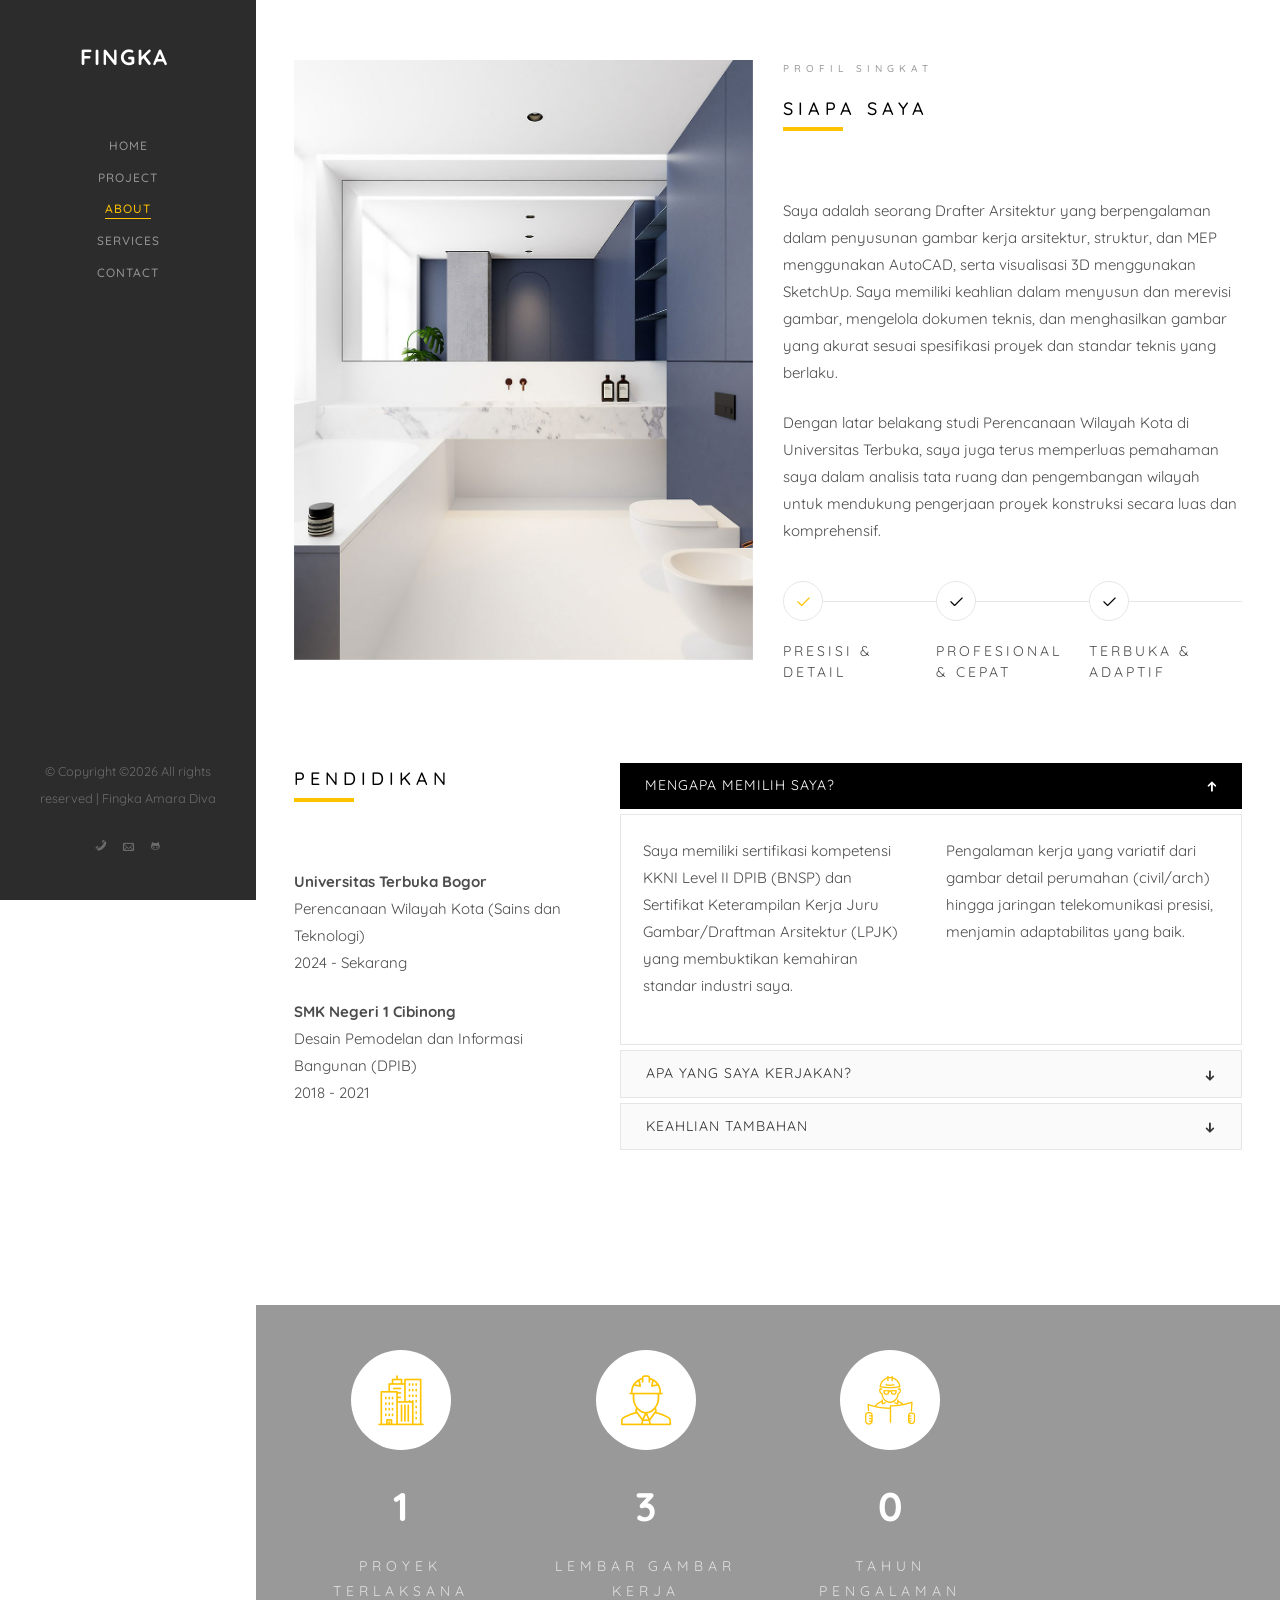
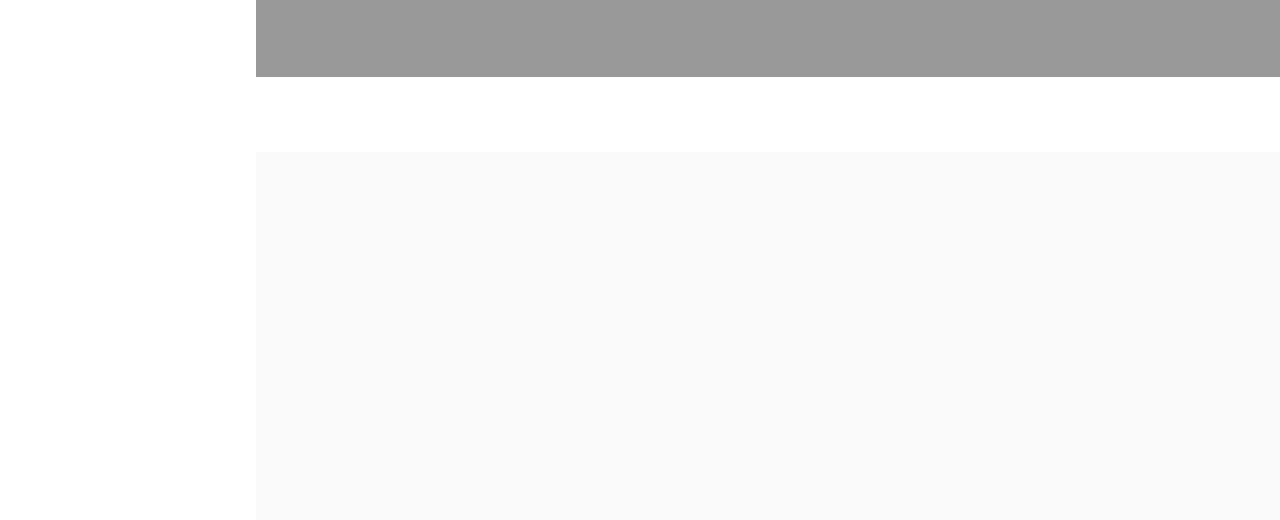
==== about.html @ 644e7620 "Initial Commit" ====
<!DOCTYPE HTML>
<html>
	<head>
	<meta charset="utf-8">
	<meta http-equiv="X-UA-Compatible" content="IE=edge">
	<title>Tentang Saya - Fingka Amara Diva</title>
	<meta name="viewport" content="width=device-width, initial-scale=1">
	<meta name="description" content="Tentang Fingka Amara Diva - Drafter Arsitektur dengan keahlian AutoCAD, SketchUp, Enscape." />
	<meta name="keywords" content="drafter, arsitektur, profil, pendidikan, keahlian, AutoCAD, SketchUp" />
	<meta name="author" content="Fingka Amara Diva" />

  <!-- Facebook and Twitter integration -->
	<meta property="og:title" content=""/>
	<meta property="og:image" content=""/>
	<meta property="og:url" content=""/>
	<meta property="og:site_name" content=""/>
	<meta property="og:description" content=""/>
	<meta name="twitter:title" content="" />
	<meta name="twitter:image" content="" />
	<meta name="twitter:url" content="" />
	<meta name="twitter:card" content="" />

	<!-- Place favicon.ico and apple-touch-icon.png in the root directory -->
	<link rel="shortcut icon" href="favicon.ico">

	<link href="https://fonts.googleapis.com/css?family=Quicksand:300,400,500,700" rel="stylesheet">
	
	<!-- Animate.css -->
	<link rel="stylesheet" href="css/animate.css">
	<!-- Icomoon Icon Fonts-->
	<link rel="stylesheet" href="css/icomoon.css">
	<!-- Bootstrap  -->
	<link rel="stylesheet" href="css/bootstrap.css">
	<!-- Flexslider  -->
	<link rel="stylesheet" href="css/flexslider.css">
	<!-- Flaticons  -->
	<link rel="stylesheet" href="fonts/flaticon/font/flaticon.css">
	<!-- Owl Carousel -->
	<link rel="stylesheet" href="css/owl.carousel.min.css">
	<link rel="stylesheet" href="css/owl.theme.default.min.css">
	<!-- Theme style  -->
	<link rel="stylesheet" href="css/style.css">

	<!-- Modernizr JS -->
	<script src="js/modernizr-2.6.2.min.js"></script>
	<!-- FOR IE9 below -->
	<!--[if lt IE 9]>
	<script src="js/respond.min.js"></script>
	<![endif]-->

	</head>
	<body>
	<div id="colorlib-page">
		<a href="#" class="js-colorlib-nav-toggle colorlib-nav-toggle"><i></i></a>
		<aside id="colorlib-aside" role="complementary" class="border js-fullheight">
			<h1 id="colorlib-logo"><a href="index.html">Fingka</a></h1>
			<nav id="colorlib-main-menu" role="navigation">
				<ul>
					<li><a href="index.html">Home</a></li>
					<li><a href="work.html">Project</a></li>
					<li class="colorlib-active"><a href="about.html">About</a></li>
					<li><a href="services.html">Services</a></li>
					<li><a href="contact.html">Contact</a></li>
				</ul>
			</nav>

			<div class="colorlib-footer">
				<p><small>&copy; Copyright &copy;<script>document.write(new Date().getFullYear());</script> All rights reserved | Fingka Amara Diva</small></p>
				<ul>
					<li><a href="tel:089655011212" title="WhatsApp: 089655011212"><i class="icon-phone"></i></a></li>
					<li><a href="mailto:fingka.diva@gmail.com" title="Email: fingka.diva@gmail.com"><i class="icon-mail"></i></a></li>
					<li><a href="https://xsuryaax.github.io/Portfolio" target="_blank" title="GitHub Portfolio"><i class="icon-social-github"></i></a></li>
				</ul>
			</div>

		</aside>

		<div id="colorlib-main">

			<div class="colorlib-about">
				<div class="colorlib-narrow-content">
					<div class="row row-bottom-padded-md">
						<div class="col-md-6">
							<div class="about-img animate-box" data-animate-effect="fadeInLeft" style="background-image: url(images/img_bg_2.jpg);">
							</div>
						</div>
						<div class="col-md-6 animate-box" data-animate-effect="fadeInLeft">
							<div class="about-desc">
								<span class="heading-meta">Profil Singkat</span>
								<h2 class="colorlib-heading">Siapa Saya</h2>
								<p>Saya adalah seorang Drafter Arsitektur yang berpengalaman dalam penyusunan gambar kerja arsitektur, struktur, dan MEP menggunakan AutoCAD, serta visualisasi 3D menggunakan SketchUp. Saya memiliki keahlian dalam menyusun dan merevisi gambar, mengelola dokumen teknis, dan menghasilkan gambar yang akurat sesuai spesifikasi proyek dan standar teknis yang berlaku.</p>
								<p>Dengan latar belakang studi Perencanaan Wilayah Kota di Universitas Terbuka, saya juga terus memperluas pemahaman saya dalam analisis tata ruang dan pengembangan wilayah untuk mendukung pengerjaan proyek konstruksi secara luas dan komprehensif.</p>
							</div>
							<div class="row padding">
								<div class="col-md-4 no-gutters animate-box" data-animate-effect="fadeInLeft">
									<a href="#" class="steps active">
										<p class="icon"><span><i class="icon-check"></i></span></p>
										<h3>Presisi &amp; <br>Detail</h3>
									</a>
								</div>
								<div class="col-md-4 no-gutters animate-box" data-animate-effect="fadeInLeft">
									<a href="#" class="steps">
										<p class="icon"><span><i class="icon-check"></i></span></p>
										<h3>Profesional <br>&amp; Cepat</h3>
									</a>
								</div>
								<div class="col-md-4 no-gutters animate-box" data-animate-effect="fadeInLeft">
									<a href="#" class="steps">
										<p class="icon"><span><i class="icon-check"></i></span></p>
										<h3>Terbuka &amp; <br>Adaptif</h3>
									</a>
								</div>
							</div>
						</div>
					</div>
					<div class="row">
						<div class="col-md-4 animate-box" data-animate-effect="fadeInLeft">
							<h2 class="colorlib-heading">Pendidikan</h2>
							<p><strong>Universitas Terbuka Bogor</strong><br>Perencanaan Wilayah Kota (Sains dan Teknologi)<br>2024 - Sekarang</p>
							<p><strong>SMK Negeri 1 Cibinong</strong><br>Desain Pemodelan dan Informasi Bangunan (DPIB)<br>2018 - 2021</p>
						</div>
						<div class="col-md-8 animate-box" data-animate-effect="fadeInRight">
							<div class="fancy-collapse-panel">
								<div class="panel-group" id="accordion" role="tablist" aria-multiselectable="true">
									<div class="panel panel-default">
									    <div class="panel-heading" role="tab" id="headingOne">
									        <h4 class="panel-title">
									            <a data-toggle="collapse" data-parent="#accordion" href="#collapseOne" aria-expanded="true" aria-controls="collapseOne">Mengapa Memilih Saya?
									            </a>
									        </h4>
									    </div>
									    <div id="collapseOne" class="panel-collapse collapse in" role="tabpanel" aria-labelledby="headingOne">
									         <div class="panel-body">
									            <div class="row">
										      		<div class="col-md-6">
										      			<p>Saya memiliki sertifikasi kompetensi KKNI Level II DPIB (BNSP) dan Sertifikat Keterampilan Kerja Juru Gambar/Draftman Arsitektur (LPJK) yang membuktikan kemahiran standar industri saya.</p>
										      		</div>
										      		<div class="col-md-6">
										      			<p>Pengalaman kerja yang variatif dari gambar detail perumahan (civil/arch) hingga jaringan telekomunikasi presisi, menjamin adaptabilitas yang baik.</p>
										      		</div>
										      	</div>
									         </div>
									    </div>
									</div>
									<div class="panel panel-default">
									    <div class="panel-heading" role="tab" id="headingTwo">
									        <h4 class="panel-title">
									            <a class="collapsed" data-toggle="collapse" data-parent="#accordion" href="#collapseTwo" aria-expanded="false" aria-controls="collapseTwo">Apa yang Saya Kerjakan?
									            </a>
									        </h4>
									    </div>
									    <div id="collapseTwo" class="panel-collapse collapse" role="tabpanel" aria-labelledby="headingTwo">
									        <div class="panel-body">
									            <p>Bertanggung jawab atas penyusunan dan pemeriksaan gambar kerja arsitektur, struktur, utilitas, serta visualisasi 3D SketchUp &amp; Enscape. Beberapa ranah keahlian saya:</p>
													<ul>
														<li>Working drawings AutoCAD 2D (Arsitektur, MEP, Struktur)</li>
														<li>As Plan Drawing &amp; As-Built Drawing aktual lapangan</li>
														<li>Desain jalur kabel, ODC/ODP, database KMZ, &amp; Bill of Material (BOM)</li>
													</ul>
									        </div>
									    </div>
									</div>
									<div class="panel panel-default">
									    <div class="panel-heading" role="tab" id="headingThree">
									        <h4 class="panel-title">
									            <a class="collapsed" data-toggle="collapse" data-parent="#accordion" href="#collapseThree" aria-expanded="false" aria-controls="collapseThree">Keahlian Tambahan
									            </a>
									        </h4>
									    </div>
									    <div id="collapseThree" class="panel-collapse collapse" role="tabpanel" aria-labelledby="headingThree">
									        <div class="panel-body">
									            <p>Menguasai Microsoft Office (Word, Excel, PowerPoint) untuk administrasi teknis proyek, Google Earth untuk visualisasi spasial, serta memiliki manajemen waktu dan kemampuan kerja tim/individu yang baik.</p>	
									        </div>
									    </div>
									</div>
								</div>
							</div>
						</div>
					</div>
				</div>
			</div>
			
			
			<div id="colorlib-counter" class="colorlib-counters" style="background-image: url(images/cover_bg_1.jpg);" data-stellar-background-ratio="0.5">
				<div class="overlay"></div>
				<div class="colorlib-narrow-content">
					<div class="row">
					</div>
					<div class="row">
						<div class="col-md-3 text-center animate-box">
							<span class="icon"><i class="flaticon-skyline"></i></span>
							<span class="colorlib-counter js-counter" data-from="0" data-to="25" data-speed="2500" data-refresh-interval="50"></span>
							<span class="colorlib-counter-label">Proyek Terlaksana</span>
						</div>
						<div class="col-md-3 text-center animate-box">
							<span class="icon"><i class="flaticon-engineer"></i></span>
							<span class="colorlib-counter js-counter" data-from="0" data-to="150" data-speed="2500" data-refresh-interval="50"></span>
							<span class="colorlib-counter-label">Lembar Gambar Kerja</span>
						</div>
						<div class="col-md-3 text-center animate-box">
							<span class="icon"><i class="flaticon-architect-with-helmet"></i></span>
							<span class="colorlib-counter js-counter" data-from="0" data-to="4" data-speed="2500" data-refresh-interval="50"></span>
							<span class="colorlib-counter-label">Tahun Pengalaman</span>
						</div>
						<div class="col-md-3 text-center animate-box">
							<span class="icon"><i class="flaticon-worker"></i></span>
							<span class="colorlib-counter js-counter" data-from="0" data-to="10" data-speed="2500" data-refresh-interval="50"></span>
							<span class="colorlib-counter-label">Mitra Kerja Terpercaya</span>
						</div>
					</div>
				</div>
			</div>

			<div id="get-in-touch" class="colorlib-bg-color">
				<div class="colorlib-narrow-content">
					<div class="row">
						<div class="col-md-6 animate-box" data-animate-effect="fadeInLeft">
							<h2>Hubungi Saya!</h2>
						</div>
					</div>
					<div class="row">
						<div class="col-md-6 col-md-offset-3 col-md-pull-3 animate-box" data-animate-effect="fadeInLeft">
							<p class="colorlib-lead">Apakah Anda membutuhkan jasa penyusunan gambar kerja AutoCAD 2D, pemodelan 3D SketchUp, as-built drawing, atau Bill of Material (BOM)? Hubungi saya untuk mendiskusikan kebutuhan proyek Anda.</p>
							<p><a href="contact.html" class="btn btn-primary btn-learn">Kirim Pesan</a></p>
						</div>
						
					</div>
				</div>
			</div>
		</div>
	</div>

	<!-- jQuery -->
	<script src="js/jquery.min.js"></script>
	<!-- jQuery Easing -->
	<script src="js/jquery.easing.1.3.js"></script>
	<!-- Bootstrap -->
	<script src="js/bootstrap.min.js"></script>
	<!-- Waypoints -->
	<script src="js/jquery.waypoints.min.js"></script>
	<!-- Flexslider -->
	<script src="js/jquery.flexslider-min.js"></script>
	<!-- Sticky Kit -->
	<script src="js/sticky-kit.min.js"></script>
	<!-- Owl carousel -->
	<script src="js/owl.carousel.min.js"></script>
	<!-- Counters -->
	<script src="js/jquery.countTo.js"></script>
	
	
	<!-- MAIN JS -->
	<script src="js/main.js"></script>

	</body>
</html>
---- css/icomoon.css ----
@font-face {
  font-family: 'icomoon';
  src:  url('fonts/icomoon.eot?6py85u');
  src:  url('fonts/icomoon.eot?6py85u#iefix') format('embedded-opentype'),
    url('fonts/icomoon.ttf?6py85u') format('truetype'),
    url('fonts/icomoon.woff?6py85u') format('woff'),
    url('fonts/icomoon.svg?6py85u#icomoon') format('svg');
  font-weight: normal;
  font-style: normal;
}

[class^="icon-"], [class*=" icon-"] {
  /* use !important to prevent issues with browser extensions that change fonts */
  font-family: 'icomoon' !important;
  speak: none;
  font-style: normal;
  font-weight: normal;
  font-variant: normal;
  text-transform: none;
  line-height: 1;

  /* Better Font Rendering =========== */
  -webkit-font-smoothing: antialiased;
  -moz-osx-font-smoothing: grayscale;
}

.icon-times:before {
  content: "\e930";
}
.icon-tick:before {
  content: "\e931";
}
.icon-plus:before {
  content: "\e932";
}
.icon-minus:before {
  content: "\e933";
}
.icon-equals:before {
  content: "\e934";
}
.icon-divide:before {
  content: "\e935";
}
.icon-chevron-right:before {
  content: "\e936";
}
.icon-chevron-left:before {
  content: "\e937";
}
.icon-arrow-right-thick:before {
  content: "\e938";
}
.icon-arrow-left-thick:before {
  content: "\e939";
}
.icon-th-small:before {
  content: "\e93a";
}
.icon-th-menu:before {
  content: "\e93b";
}
.icon-th-list:before {
  content: "\e93c";
}
.icon-th-large:before {
  content: "\e93d";
}
.icon-home:before {
  content: "\e93e";
}
.icon-arrow-forward:before {
  content: "\e93f";
}
.icon-arrow-back:before {
  content: "\e940";
}
.icon-rss:before {
  content: "\e941";
}
.icon-location:before {
  content: "\e942";
}
.icon-link:before {
  content: "\e943";
}
.icon-image:before {
  content: "\e944";
}
.icon-arrow-up-thick:before {
  content: "\e945";
}
.icon-arrow-down-thick:before {
  content: "\e946";
}
.icon-starburst:before {
  content: "\e947";
}
.icon-starburst-outline:before {
  content: "\e948";
}
.icon-star3:before {
  content: "\e949";
}
.icon-flow-children:before {
  content: "\e94a";
}
.icon-export:before {
  content: "\e94b";
}
.icon-delete2:before {
  content: "\e94c";
}
.icon-delete-outline:before {
  content: "\e94d";
}
.icon-cloud-storage:before {
  content: "\e94e";
}
.icon-wi-fi:before {
  content: "\e94f";
}
.icon-heart:before {
  content: "\e950";
}
.icon-flash:before {
  content: "\e951";
}
.icon-cancel:before {
  content: "\e952";
}
.icon-backspace:before {
  content: "\e953";
}
.icon-attachment:before {
  content: "\e954";
}
.icon-arrow-move:before {
  content: "\e955";
}
.icon-warning:before {
  content: "\e956";
}
.icon-user:before {
  content: "\e957";
}
.icon-radar:before {
  content: "\e958";
}
.icon-lock-open:before {
  content: "\e959";
}
.icon-lock-closed:before {
  content: "\e95a";
}
.icon-location-arrow:before {
  content: "\e95b";
}
.icon-info:before {
  content: "\e95c";
}
.icon-user-delete:before {
  content: "\e95d";
}
.icon-user-add:before {
  content: "\e95e";
}
.icon-media-pause:before {
  content: "\e95f";
}
.icon-group:before {
  content: "\e960";
}
.icon-chart-pie:before {
  content: "\e961";
}
.icon-chart-line:before {
  content: "\e962";
}
.icon-chart-bar:before {
  content: "\e963";
}
.icon-chart-area:before {
  content: "\e964";
}
.icon-video:before {
  content: "\e965";
}
.icon-point-of-interest:before {
  content: "\e966";
}
.icon-infinity:before {
  content: "\e967";
}
.icon-globe:before {
  content: "\e968";
}
.icon-eye:before {
  content: "\e969";
}
.icon-cog:before {
  content: "\e96a";
}
.icon-camera:before {
  content: "\e96b";
}
.icon-upload:before {
  content: "\e96c";
}
.icon-scissors:before {
  content: "\e96d";
}
.icon-refresh:before {
  content: "\e96e";
}
.icon-pin:before {
  content: "\e96f";
}
.icon-key:before {
  content: "\e970";
}
.icon-info-large:before {
  content: "\e971";
}
.icon-eject:before {
  content: "\e972";
}
.icon-download:before {
  content: "\e973";
}
.icon-zoom:before {
  content: "\e974";
}
.icon-zoom-out:before {
  content: "\e975";
}
.icon-zoom-in:before {
  content: "\e976";
}
.icon-sort-numerically:before {
  content: "\e977";
}
.icon-sort-alphabetically:before {
  content: "\e978";
}
.icon-input-checked:before {
  content: "\e979";
}
.icon-calender:before {
  content: "\e97a";
}
.icon-world2:before {
  content: "\e97b";
}
.icon-notes:before {
  content: "\e97c";
}
.icon-code:before {
  content: "\e97d";
}
.icon-arrow-sync:before {
  content: "\e97e";
}
.icon-arrow-shuffle:before {
  content: "\e97f";
}
.icon-arrow-repeat:before {
  content: "\e980";
}
.icon-arrow-minimise:before {
  content: "\e981";
}
.icon-arrow-maximise:before {
  content: "\e982";
}
.icon-arrow-loop:before {
  content: "\e983";
}
.icon-anchor:before {
  content: "\e984";
}
.icon-spanner:before {
  content: "\e985";
}
.icon-puzzle:before {
  content: "\e986";
}
.icon-power:before {
  content: "\e987";
}
.icon-plane:before {
  content: "\e988";
}
.icon-pi:before {
  content: "\e989";
}
.icon-phone:before {
  content: "\e98a";
}
.icon-microphone2:before {
  content: "\e98b";
}
.icon-media-rewind:before {
  content: "\e98c";
}
.icon-flag:before {
  content: "\e98d";
}
.icon-adjust-brightness:before {
  content: "\e98e";
}
.icon-waves:before {
  content: "\e98f";
}
.icon-social-twitter:before {
  content: "\e990";
}
.icon-social-facebook:before {
  content: "\e991";
}
.icon-social-dribbble:before {
  content: "\e992";
}
.icon-media-stop:before {
  content: "\e993";
}
.icon-media-record:before {
  content: "\e994";
}
.icon-media-play:before {
  content: "\e995";
}
.icon-media-fast-forward:before {
  content: "\e996";
}
.icon-media-eject:before {
  content: "\e997";
}
.icon-social-vimeo:before {
  content: "\e998";
}
.icon-social-tumbler:before {
  content: "\e999";
}
.icon-social-skype:before {
  content: "\e99a";
}
.icon-social-pinterest:before {
  content: "\e99b";
}
.icon-social-linkedin:before {
  content: "\e99c";
}
.icon-social-last-fm:before {
  content: "\e99d";
}
.icon-social-github:before {
  content: "\e99e";
}
.icon-social-flickr:before {
  content: "\e99f";
}
.icon-at:before {
  content: "\e9a0";
}
.icon-times-outline:before {
  content: "\e9a1";
}
.icon-plus-outline:before {
  content: "\e9a2";
}
.icon-minus-outline:before {
  content: "\e9a3";
}
.icon-tick-outline:before {
  content: "\e9a4";
}
.icon-th-large-outline:before {
  content: "\e9a5";
}
.icon-equals-outline:before {
  content: "\e9a6";
}
.icon-divide-outline:before {
  content: "\e9a7";
}
.icon-chevron-right-outline:before {
  content: "\e9a8";
}
.icon-chevron-left-outline:before {
  content: "\e9a9";
}
.icon-arrow-right-outline:before {
  content: "\e9aa";
}
.icon-arrow-left-outline:before {
  content: "\e9ab";
}
.icon-th-small-outline:before {
  content: "\e9ac";
}
.icon-th-menu-outline:before {
  content: "\e9ad";
}
.icon-th-list-outline:before {
  content: "\e9ae";
}
.icon-news2:before {
  content: "\e9b1";
}
.icon-home-outline:before {
  content: "\e9b2";
}
.icon-arrow-up-outline:before {
  content: "\e9b3";
}
.icon-arrow-forward-outline:before {
  content: "\e9b4";
}
.icon-arrow-down-outline:before {
  content: "\e9b5";
}
.icon-arrow-back-outline:before {
  content: "\e9b6";
}
.icon-trash3:before {
  content: "\e9b7";
}
.icon-rss-outline:before {
  content: "\e9b8";
}
.icon-message:before {
  content: "\e9b9";
}
.icon-location-outline:before {
  content: "\e9ba";
}
.icon-link-outline:before {
  content: "\e9bb";
}
.icon-image-outline:before {
  content: "\e9bc";
}
.icon-export-outline:before {
  content: "\e9bd";
}
.icon-cross:before {
  content: "\e9be";
}
.icon-wi-fi-outline:before {
  content: "\e9bf";
}
.icon-star-outline:before {
  content: "\e9c0";
}
.icon-media-pause-outline:before {
  content: "\e9c1";
}
.icon-mail:before {
  content: "\e9c2";
}
.icon-heart-outline:before {
  content: "\e9c3";
}
.icon-flash-outline:before {
  content: "\e9c4";
}
.icon-cancel-outline:before {
  content: "\e9c5";
}
.icon-beaker:before {
  content: "\e9c6";
}
.icon-arrow-move-outline:before {
  content: "\e9c7";
}
.icon-watch2:before {
  content: "\e9c8";
}
.icon-warning-outline:before {
  content: "\e9c9";
}
.icon-time:before {
  content: "\e9ca";
}
.icon-radar-outline:before {
  content: "\e9cb";
}
.icon-lock-open-outline:before {
  content: "\e9cc";
}
.icon-location-arrow-outline:before {
  content: "\e9cd";
}
.icon-info-outline:before {
  content: "\e9ce";
}
.icon-backspace-outline:before {
  content: "\e9cf";
}
.icon-attachment-outline:before {
  content: "\e9d0";
}
.icon-user-outline:before {
  content: "\e9d1";
}
.icon-user-delete-outline:before {
  content: "\e9d2";
}
.icon-user-add-outline:before {
  content: "\e9d3";
}
.icon-lock-closed-outline:before {
  content: "\e9d4";
}
.icon-group-outline:before {
  content: "\e9d5";
}
.icon-chart-pie-outline:before {
  content: "\e9d6";
}
.icon-chart-line-outline:before {
  content: "\e9d7";
}
.icon-chart-bar-outline:before {
  content: "\e9d8";
}
.icon-chart-area-outline:before {
  content: "\e9d9";
}
.icon-video-outline:before {
  content: "\e9da";
}
.icon-point-of-interest-outline:before {
  content: "\e9db";
}
.icon-map:before {
  content: "\e9dc";
}
.icon-key-outline:before {
  content: "\e9dd";
}
.icon-infinity-outline:before {
  content: "\e9de";
}
.icon-globe-outline:before {
  content: "\e9df";
}
.icon-eye-outline:before {
  content: "\e9e0";
}
.icon-cog-outline:before {
  content: "\e9e1";
}
.icon-camera-outline:before {
  content: "\e9e2";
}
.icon-upload-outline:before {
  content: "\e9e3";
}
.icon-support:before {
  content: "\e9e4";
}
.icon-scissors-outline:before {
  content: "\e9e5";
}
.icon-refresh-outline:before {
  content: "\e9e6";
}
.icon-info-large-outline:before {
  content: "\e9e7";
}
.icon-eject-outline:before {
  content: "\e9e8";
}
.icon-download-outline:before {
  content: "\e9e9";
}
.icon-battery-mid:before {
  content: "\e9ea";
}
.icon-battery-low:before {
  content: "\e9eb";
}
.icon-battery-high:before {
  content: "\e9ec";
}
.icon-zoom-outline:before {
  content: "\e9ed";
}
.icon-zoom-out-outline:before {
  content: "\e9ee";
}
.icon-zoom-in-outline:before {
  content: "\e9ef";
}
.icon-tag3:before {
  content: "\e9f0";
}
.icon-tabs-outline:before {
  content: "\e9f1";
}
.icon-pin-outline:before {
  content: "\e9f2";
}
.icon-message-typing:before {
  content: "\e9f3";
}
.icon-directions:before {
  content: "\e9f4";
}
.icon-battery-full:before {
  content: "\e9f5";
}
.icon-battery-charge:before {
  content: "\e9f6";
}
.icon-pipette:before {
  content: "\e9f7";
}
.icon-pencil:before {
  content: "\e9f8";
}
.icon-folder:before {
  content: "\e9f9";
}
.icon-folder-delete:before {
  content: "\e9fa";
}
.icon-folder-add:before {
  content: "\e9fb";
}
.icon-edit:before {
  content: "\e9fc";
}
.icon-document:before {
  content: "\e9fd";
}
.icon-document-delete:before {
  content: "\e9fe";
}
.icon-document-add:before {
  content: "\e9ff";
}
.icon-brush:before {
  content: "\ea00";
}
.icon-thumbs-up:before {
  content: "\ea01";
}
.icon-thumbs-down:before {
  content: "\ea02";
}
.icon-pen:before {
  content: "\ea03";
}
.icon-sort-numerically-outline:before {
  content: "\ea04";
}
.icon-sort-alphabetically-outline:before {
  content: "\ea05";
}
.icon-social-last-fm-circular:before {
  content: "\ea06";
}
.icon-social-github-circular:before {
  content: "\ea07";
}
.icon-compass:before {
  content: "\ea08";
}
.icon-bookmark:before {
  content: "\ea09";
}
.icon-input-checked-outline:before {
  content: "\ea0a";
}
.icon-code-outline:before {
  content: "\ea0b";
}
.icon-calender-outline:before {
  content: "\ea0c";
}
.icon-business-card:before {
  content: "\ea0d";
}
.icon-arrow-up:before {
  content: "\ea0e";
}
.icon-arrow-sync-outline:before {
  content: "\ea0f";
}
.icon-arrow-right:before {
  content: "\ea10";
}
.icon-arrow-repeat-outline:before {
  content: "\ea11";
}
.icon-arrow-loop-outline:before {
  content: "\ea12";
}
.icon-arrow-left:before {
  content: "\ea13";
}
.icon-flow-switch:before {
  content: "\ea14";
}
.icon-flow-parallel:before {
  content: "\ea15";
}
.icon-flow-merge:before {
  content: "\ea16";
}
.icon-document-text:before {
  content: "\ea17";
}
.icon-clipboard:before {
  content: "\ea18";
}
.icon-calculator:before {
  content: "\ea19";
}
.icon-arrow-minimise-outline:before {
  content: "\ea1a";
}
.icon-arrow-maximise-outline:before {
  content: "\ea1b";
}
.icon-arrow-down:before {
  content: "\ea1c";
}
.icon-gift:before {
  content: "\ea1d";
}
.icon-film:before {
  content: "\ea1e";
}
.icon-database:before {
  content: "\ea1f";
}
.icon-bell:before {
  content: "\ea20";
}
.icon-anchor-outline:before {
  content: "\ea21";
}
.icon-adjust-contrast:before {
  content: "\ea22";
}
.icon-world-outline:before {
  content: "\ea23";
}
.icon-shopping-bag:before {
  content: "\ea24";
}
.icon-power-outline:before {
  content: "\ea25";
}
.icon-notes-outline:before {
  content: "\ea26";
}
.icon-device-tablet:before {
  content: "\ea27";
}
.icon-device-phone:before {
  content: "\ea28";
}
.icon-device-laptop:before {
  content: "\ea29";
}
.icon-device-desktop:before {
  content: "\ea2a";
}
.icon-briefcase:before {
  content: "\ea2b";
}
.icon-stopwatch:before {
  content: "\ea2c";
}
.icon-spanner-outline:before {
  content: "\ea2d";
}
.icon-puzzle-outline:before {
  content: "\ea2e";
}
.icon-printer:before {
  content: "\ea2f";
}
.icon-pi-outline:before {
  content: "\ea30";
}
.icon-lightbulb:before {
  content: "\ea31";
}
.icon-flag-outline:before {
  content: "\ea32";
}
.icon-contacts:before {
  content: "\ea33";
}
.icon-archive2:before {
  content: "\ea34";
}
.icon-weather-stormy:before {
  content: "\ea35";
}
.icon-weather-shower:before {
  content: "\ea36";
}
.icon-weather-partly-sunny:before {
  content: "\ea37";
}
.icon-weather-downpour:before {
  content: "\ea38";
}
.icon-weather-cloudy:before {
  content: "\ea39";
}
.icon-plane-outline:before {
  content: "\ea3a";
}
.icon-phone-outline:before {
  content: "\ea3b";
}
.icon-microphone-outline:before {
  content: "\ea3c";
}
.icon-weather-windy:before {
  content: "\ea3d";
}
.icon-weather-windy-cloudy:before {
  content: "\ea3e";
}
.icon-weather-sunny:before {
  content: "\ea3f";
}
.icon-weather-snow:before {
  content: "\ea40";
}
.icon-weather-night:before {
  content: "\ea41";
}
.icon-media-stop-outline:before {
  content: "\ea42";
}
.icon-media-rewind-outline:before {
  content: "\ea43";
}
.icon-media-record-outline:before {
  content: "\ea44";
}
.icon-media-play-outline:before {
  content: "\ea45";
}
.icon-media-fast-forward-outline:before {
  content: "\ea46";
}
.icon-media-eject-outline:before {
  content: "\ea47";
}
.icon-wine:before {
  content: "\ea48";
}
.icon-waves-outline:before {
  content: "\ea49";
}
.icon-ticket:before {
  content: "\ea4a";
}
.icon-tags:before {
  content: "\ea4b";
}
.icon-plug:before {
  content: "\ea4c";
}
.icon-headphones:before {
  content: "\ea4d";
}
.icon-credit-card:before {
  content: "\ea4e";
}
.icon-coffee:before {
  content: "\ea4f";
}
.icon-book:before {
  content: "\ea50";
}
.icon-beer:before {
  content: "\ea51";
}
.icon-volume2:before {
  content: "\ea52";
}
.icon-volume-up:before {
  content: "\ea53";
}
.icon-volume-mute:before {
  content: "\ea54";
}
.icon-volume-down:before {
  content: "\ea55";
}
.icon-social-vimeo-circular:before {
  content: "\ea56";
}
.icon-social-twitter-circular:before {
  content: "\ea57";
}
.icon-social-pinterest-circular:before {
  content: "\ea58";
}
.icon-social-linkedin-circular:before {
  content: "\ea59";
}
.icon-social-facebook-circular:before {
  content: "\ea5a";
}
.icon-social-dribbble-circular:before {
  content: "\ea5b";
}
.icon-tree:before {
  content: "\ea5c";
}
.icon-thermometer2:before {
  content: "\ea5d";
}
.icon-social-tumbler-circular:before {
  content: "\ea5e";
}
.icon-social-skype-outline:before {
  content: "\ea5f";
}
.icon-social-flickr-circular:before {
  content: "\ea60";
}
.icon-social-at-circular:before {
  content: "\ea61";
}
.icon-shopping-cart:before {
  content: "\ea62";
}
.icon-messages:before {
  content: "\ea63";
}
.icon-leaf:before {
  content: "\ea64";
}
.icon-feather:before {
  content: "\ea65";
}
.icon-eye2:before {
  content: "\e064";
}
.icon-paper-clip:before {
  content: "\e065";
}
.icon-mail5:before {
  content: "\e066";
}
.icon-toggle:before {
  content: "\e067";
}
.icon-layout:before {
  content: "\e068";
}
.icon-link2:before {
  content: "\e069";
}
.icon-bell2:before {
  content: "\e06a";
}
.icon-lock3:before {
  content: "\e06b";
}
.icon-unlock:before {
  content: "\e06c";
}
.icon-ribbon2:before {
  content: "\e06d";
}
.icon-image2:before {
  content: "\e06e";
}
.icon-signal:before {
  content: "\e06f";
}
.icon-target3:before {
  content: "\e070";
}
.icon-clipboard3:before {
  content: "\e071";
}
.icon-clock3:before {
  content: "\e072";
}
.icon-watch:before {
  content: "\e073";
}
.icon-air-play:before {
  content: "\e074";
}
.icon-camera3:before {
  content: "\e075";
}
.icon-video2:before {
  content: "\e076";
}
.icon-disc:before {
  content: "\e077";
}
.icon-printer3:before {
  content: "\e078";
}
.icon-monitor:before {
  content: "\e079";
}
.icon-server:before {
  content: "\e07a";
}
.icon-cog2:before {
  content: "\e07b";
}
.icon-heart3:before {
  content: "\e07c";
}
.icon-paragraph:before {
  content: "\e07d";
}
.icon-align-justify:before {
  content: "\e07e";
}
.icon-align-left:before {
  content: "\e07f";
}
.icon-align-center:before {
  content: "\e080";
}
.icon-align-right:before {
  content: "\e081";
}
.icon-book2:before {
  content: "\e082";
}
.icon-layers2:before {
  content: "\e083";
}
.icon-stack2:before {
  content: "\e084";
}
.icon-stack-2:before {
  content: "\e085";
}
.icon-paper:before {
  content: "\e086";
}
.icon-paper-stack:before {
  content: "\e087";
}
.icon-search3:before {
  content: "\e088";
}
.icon-zoom-in2:before {
  content: "\e089";
}
.icon-zoom-out2:before {
  content: "\e08a";
}
.icon-reply2:before {
  content: "\e08b";
}
.icon-circle-plus:before {
  content: "\e08c";
}
.icon-circle-minus:before {
  content: "\e08d";
}
.icon-circle-check:before {
  content: "\e08e";
}
.icon-circle-cross:before {
  content: "\e08f";
}
.icon-square-plus:before {
  content: "\e090";
}
.icon-square-minus:before {
  content: "\e091";
}
.icon-square-check:before {
  content: "\e092";
}
.icon-square-cross:before {
  content: "\e093";
}
.icon-microphone:before {
  content: "\e094";
}
.icon-record:before {
  content: "\e095";
}
.icon-skip-back:before {
  content: "\e096";
}
.icon-rewind:before {
  content: "\e097";
}
.icon-play4:before {
  content: "\e098";
}
.icon-pause3:before {
  content: "\e099";
}
.icon-stop3:before {
  content: "\e09a";
}
.icon-fast-forward:before {
  content: "\e09b";
}
.icon-skip-forward:before {
  content: "\e09c";
}
.icon-shuffle2:before {
  content: "\e09d";
}
.icon-repeat:before {
  content: "\e09e";
}
.icon-folder2:before {
  content: "\e09f";
}
.icon-umbrella:before {
  content: "\e0a0";
}
.icon-moon:before {
  content: "\e0a1";
}
.icon-thermometer:before {
  content: "\e0a2";
}
.icon-drop:before {
  content: "\e0a3";
}
.icon-sun2:before {
  content: "\e0a4";
}
.icon-cloud3:before {
  content: "\e0a5";
}
.icon-cloud-upload2:before {
  content: "\e0a6";
}
.icon-cloud-download2:before {
  content: "\e0a7";
}
.icon-upload4:before {
  content: "\e0a8";
}
.icon-download4:before {
  content: "\e0a9";
}
.icon-location3:before {
  content: "\e0aa";
}
.icon-location-2:before {
  content: "\e0ab";
}
.icon-map3:before {
  content: "\e0ac";
}
.icon-battery:before {
  content: "\e0ad";
}
.icon-head:before {
  content: "\e0ae";
}
.icon-briefcase3:before {
  content: "\e0af";
}
.icon-speech-bubble:before {
  content: "\e0b0";
}
.icon-anchor2:before {
  content: "\e0b1";
}
.icon-globe2:before {
  content: "\e0b2";
}
.icon-box:before {
  content: "\e0b3";
}
.icon-reload:before {
  content: "\e0b4";
}
.icon-share3:before {
  content: "\e0b5";
}
.icon-marquee:before {
  content: "\e0b6";
}
.icon-marquee-plus:before {
  content: "\e0b7";
}
.icon-marquee-minus:before {
  content: "\e0b8";
}
.icon-tag:before {
  content: "\e0b9";
}
.icon-power2:before {
  content: "\e0ba";
}
.icon-command2:before {
  content: "\e0bb";
}
.icon-alt:before {
  content: "\e0bc";
}
.icon-esc:before {
  content: "\e0bd";
}
.icon-bar-graph:before {
  content: "\e0be";
}
.icon-bar-graph-2:before {
  content: "\e0bf";
}
.icon-pie-graph:before {
  content: "\e0c0";
}
.icon-star:before {
  content: "\e0c1";
}
.icon-arrow-left3:before {
  content: "\e0c2";
}
.icon-arrow-right3:before {
  content: "\e0c3";
}
.icon-arrow-up3:before {
  content: "\e0c4";
}
.icon-arrow-down3:before {
  content: "\e0c5";
}
.icon-volume:before {
  content: "\e0c6";
}
.icon-mute:before {
  content: "\e0c7";
}
.icon-content-right:before {
  content: "\e100";
}
.icon-content-left:before {
  content: "\e101";
}
.icon-grid2:before {
  content: "\e102";
}
.icon-grid-2:before {
  content: "\e103";
}
.icon-columns:before {
  content: "\e104";
}
.icon-loader:before {
  content: "\e105";
}
.icon-bag:before {
  content: "\e106";
}
.icon-ban:before {
  content: "\e107";
}
.icon-flag3:before {
  content: "\e108";
}
.icon-trash:before {
  content: "\e109";
}
.icon-expand2:before {
  content: "\e110";
}
.icon-contract:before {
  content: "\e111";
}
.icon-maximize:before {
  content: "\e112";
}
.icon-minimize:before {
  content: "\e113";
}
.icon-plus2:before {
  content: "\e114";
}
.icon-minus2:before {
  content: "\e115";
}
.icon-check:before {
  content: "\e116";
}
.icon-cross2:before {
  content: "\e117";
}
.icon-move:before {
  content: "\e118";
}
.icon-delete:before {
  content: "\e119";
}
.icon-menu5:before {
  content: "\e120";
}
.icon-archive:before {
  content: "\e121";
}
.icon-inbox:before {
  content: "\e122";
}
.icon-outbox:before {
  content: "\e123";
}
.icon-file:before {
  content: "\e124";
}
.icon-file-add:before {
  content: "\e125";
}
.icon-file-subtract:before {
  content: "\e126";
}
.icon-help:before {
  content: "\e127";
}
.icon-open:before {
  content: "\e128";
}
.icon-ellipsis:before {
  content: "\e129";
}
.icon-heart4:before {
  content: "\e900";
}
.icon-cloud4:before {
  content: "\e901";
}
.icon-star2:before {
  content: "\e902";
}
.icon-tv2:before {
  content: "\e903";
}
.icon-sound:before {
  content: "\e904";
}
.icon-video3:before {
  content: "\e905";
}
.icon-trash2:before {
  content: "\e906";
}
.icon-user2:before {
  content: "\e907";
}
.icon-key3:before {
  content: "\e908";
}
.icon-search4:before {
  content: "\e909";
}
.icon-settings:before {
  content: "\e90a";
}
.icon-camera4:before {
  content: "\e90b";
}
.icon-tag2:before {
  content: "\e90c";
}
.icon-lock4:before {
  content: "\e90d";
}
.icon-bulb:before {
  content: "\e90e";
}
.icon-pen2:before {
  content: "\e90f";
}
.icon-diamond:before {
  content: "\e910";
}
.icon-display2:before {
  content: "\e911";
}
.icon-location4:before {
  content: "\e912";
}
.icon-eye3:before {
  content: "\e913";
}
.icon-bubble3:before {
  content: "\e914";
}
.icon-stack3:before {
  content: "\e915";
}
.icon-cup:before {
  content: "\e916";
}
.icon-phone3:before {
  content: "\e917";
}
.icon-news:before {
  content: "\e918";
}
.icon-mail6:before {
  content: "\e919";
}
.icon-like:before {
  content: "\e91a";
}
.icon-photo:before {
  content: "\e91b";
}
.icon-note:before {
  content: "\e91c";
}
.icon-clock4:before {
  content: "\e91d";
}
.icon-paperplane:before {
  content: "\e91e";
}
.icon-params:before {
  content: "\e91f";
}
.icon-banknote:before {
  content: "\e920";
}
.icon-data:before {
  content: "\e921";
}
.icon-music2:before {
  content: "\e922";
}
.icon-megaphone2:before {
  content: "\e923";
}
.icon-study:before {
  content: "\e924";
}
.icon-lab2:before {
  content: "\e925";
}
.icon-food:before {
  content: "\e926";
}
.icon-t-shirt:before {
  content: "\e927";
}
.icon-fire2:before {
  content: "\e928";
}
.icon-clip:before {
  content: "\e929";
}
.icon-shop:before {
  content: "\e92a";
}
.icon-calendar3:before {
  content: "\e92b";
}
.icon-wallet2:before {
  content: "\e92c";
}
.icon-vynil:before {
  content: "\e92d";
}
.icon-truck2:before {
  content: "\e92e";
}
.icon-world:before {
  content: "\e92f";
}
.icon-spinner6:before {
  content: "\e9af";
}
.icon-spinner7:before {
  content: "\e9b0";
}
.icon-amazon:before {
  content: "\eab7";
}
.icon-google:before {
  content: "\eab8";
}
.icon-google2:before {
  content: "\eab9";
}
.icon-google3:before {
  content: "\eaba";
}
.icon-google-plus:before {
  content: "\eabb";
}
.icon-google-plus2:before {
  content: "\eabc";
}
.icon-google-plus3:before {
  content: "\eabd";
}
.icon-hangouts:before {
  content: "\eabe";
}
.icon-google-drive:before {
  content: "\eabf";
}
.icon-facebook2:before {
  content: "\eac0";
}
.icon-facebook22:before {
  content: "\eac1";
}
.icon-instagram:before {
  content: "\eac2";
}
.icon-whatsapp:before {
  content: "\eac3";
}
.icon-spotify:before {
  content: "\eac4";
}
.icon-telegram:before {
  content: "\eac5";
}
.icon-twitter2:before {
  content: "\eac6";
}
.icon-vine:before {
  content: "\eac7";
}
.icon-vk:before {
  content: "\eac8";
}
.icon-renren:before {
  content: "\eac9";
}
.icon-sina-weibo:before {
  content: "\eaca";
}
.icon-rss2:before {
  content: "\eacb";
}
.icon-rss22:before {
  content: "\eacc";
}
.icon-youtube:before {
  content: "\eacd";
}
.icon-youtube2:before {
  content: "\eace";
}
.icon-twitch:before {
  content: "\eacf";
}
.icon-vimeo:before {
  content: "\ead0";
}
.icon-vimeo2:before {
  content: "\ead1";
}
.icon-lanyrd:before {
  content: "\ead2";
}
.icon-flickr:before {
  content: "\ead3";
}
.icon-flickr2:before {
  content: "\ead4";
}
.icon-flickr3:before {
  content: "\ead5";
}
.icon-flickr4:before {
  content: "\ead6";
}
.icon-dribbble2:before {
  content: "\ead7";
}
.icon-behance:before {
  content: "\ead8";
}
.icon-behance2:before {
  content: "\ead9";
}
.icon-deviantart:before {
  content: "\eada";
}
.icon-500px:before {
  content: "\eadb";
}
.icon-steam:before {
  content: "\eadc";
}
.icon-steam2:before {
  content: "\eadd";
}
.icon-dropbox:before {
  content: "\eade";
}
.icon-onedrive:before {
  content: "\eadf";
}
.icon-github:before {
  content: "\eae0";
}
.icon-npm:before {
  content: "\eae1";
}
.icon-basecamp:before {
  content: "\eae2";
}
.icon-trello:before {
  content: "\eae3";
}
.icon-wordpress:before {
  content: "\eae4";
}
.icon-joomla:before {
  content: "\eae5";
}
.icon-ello:before {
  content: "\eae6";
}
.icon-blogger:before {
  content: "\eae7";
}
.icon-blogger2:before {
  content: "\eae8";
}
.icon-tumblr2:before {
  content: "\eae9";
}
.icon-tumblr22:before {
  content: "\eaea";
}
.icon-yahoo:before {
  content: "\eaeb";
}
.icon-yahoo2:before {
  content: "\eaec";
}
.icon-tux:before {
  content: "\eaed";
}
.icon-appleinc:before {
  content: "\eaee";
}
.icon-finder:before {
  content: "\eaef";
}
.icon-android:before {
  content: "\eaf0";
}
.icon-windows:before {
  content: "\eaf1";
}
.icon-windows8:before {
  content: "\eaf2";
}
.icon-soundcloud:before {
  content: "\eaf3";
}
.icon-soundcloud2:before {
  content: "\eaf4";
}
.icon-skype:before {
  content: "\eaf5";
}
.icon-reddit:before {
  content: "\eaf6";
}
.icon-hackernews:before {
  content: "\eaf7";
}
.icon-wikipedia:before {
  content: "\eaf8";
}
.icon-linkedin2:before {
  content: "\eaf9";
}
.icon-linkedin22:before {
  content: "\eafa";
}
.icon-lastfm:before {
  content: "\eafb";
}
.icon-lastfm2:before {
  content: "\eafc";
}
.icon-delicious:before {
  content: "\eafd";
}
.icon-stumbleupon:before {
  content: "\eafe";
}
.icon-stumbleupon2:before {
  content: "\eaff";
}
.icon-stackoverflow:before {
  content: "\eb00";
}
.icon-pinterest:before {
  content: "\eb01";
}
.icon-pinterest2:before {
  content: "\eb02";
}
.icon-xing:before {
  content: "\eb03";
}
.icon-xing2:before {
  content: "\eb04";
}
.icon-flattr:before {
  content: "\eb05";
}
.icon-foursquare:before {
  content: "\eb06";
}
.icon-yelp:before {
  content: "\eb07";
}
.icon-paypal:before {
  content: "\eb08";
}
.icon-chrome:before {
  content: "\eb09";
}
.icon-firefox:before {
  content: "\eb0a";
}
.icon-IE:before {
  content: "\eb0b";
}
.icon-edge:before {
  content: "\eb0c";
}
.icon-safari:before {
  content: "\eb0d";
}
.icon-opera:before {
  content: "\eb0e";
}
.icon-file-pdf:before {
  content: "\eb0f";
}
.icon-file-openoffice:before {
  content: "\eb10";
}
.icon-file-word:before {
  content: "\eb11";
}
.icon-file-excel:before {
  content: "\eb12";
}
.icon-libreoffice:before {
  content: "\eb13";
}
.icon-html-five:before {
  content: "\eb14";
}
.icon-html-five2:before {
  content: "\eb15";
}
.icon-css3:before {
  content: "\eb16";
}
.icon-git:before {
  content: "\eb17";
}
.icon-codepen:before {
  content: "\eb18";
}
.icon-svg:before {
  content: "\eb19";
}
.icon-IcoMoon:before {
  content: "\eb1a";
}
---- fonts/flaticon/font/flaticon.css ----
/*
  	Flaticon icon font: Flaticon
  	Creation date: 17/01/2018 04:05
  	*/

@font-face {
  font-family: "Flaticon";
  src: url("./Flaticon.eot");
  src: url("./Flaticon.eot?#iefix") format("embedded-opentype"),
       url("./Flaticon.woff") format("woff"),
       url("./Flaticon.ttf") format("truetype"),
       url("./Flaticon.svg#Flaticon") format("svg");
  font-weight: normal;
  font-style: normal;
}

@media screen and (-webkit-min-device-pixel-ratio:0) {
  @font-face {
    font-family: "Flaticon";
    src: url("./Flaticon.svg#Flaticon") format("svg");
  }
}

[class^="flaticon-"]:before, [class*=" flaticon-"]:before,
[class^="flaticon-"]:after, [class*=" flaticon-"]:after {   
  font-family: Flaticon;
  font-style: normal;
}

.flaticon-worker:before { content: "\f100"; }
.flaticon-architect-with-helmet:before { content: "\f101"; }
.flaticon-sketch:before { content: "\f102"; }
.flaticon-conveyor:before { content: "\f103"; }
.flaticon-skyline:before { content: "\f104"; }
.flaticon-crane:before { content: "\f105"; }
.flaticon-engineering:before { content: "\f106"; }
.flaticon-engineer:before { content: "\f107"; }
---- css/style.css ----
@font-face {
  font-family: 'icomoon';
  src: url("../fonts/icomoon/icomoon.eot?srf3rx");
  src: url("../fonts/icomoon/icomoon.eot?srf3rx#iefix") format("embedded-opentype"), url("../fonts/icomoon/icomoon.ttf?srf3rx") format("truetype"), url("../fonts/icomoon/icomoon.woff?srf3rx") format("woff"), url("../fonts/icomoon/icomoon.svg?srf3rx#icomoon") format("svg");
  font-weight: normal;
  font-style: normal; }

/* =======================================================
*
* 	Template Style 
*	Edit this section
*
* ======================================================= */
body {
  font-family: "Quicksand", Arial, sans-serif;
  font-weight: 400;
  font-size: 15px;
  line-height: 1.8;
  color: rgba(0, 0, 0, 0.7); }
  @media screen and (max-width: 992px) {
    body {
      font-size: 16px; } }

a {
  color: #FFC300;
  -webkit-transition: 0.5s;
  -o-transition: 0.5s;
  transition: 0.5s; }
  a:hover, a:active, a:focus {
    color: #FFC300;
    outline: none;
    text-decoration: none !important; }

p {
  margin-bottom: 1.5em; }

h1, h2, h3, h4, h5, h6 {
  color: #000;
  font-family: "Quicksand", Arial, sans-serif;
  font-weight: 400;
  margin: 0 0 30px 0; }

figure {
  margin-bottom: 2.5em;
  float: left;
  width: 100%; }
  figure figcaption {
    font-size: 16px;
    width: 80%;
    margin: 20px auto 0px auto;
    color: #b3b3b3;
    font-style: italic;
    font-family: "Quicksand", Arial, sans-serif; }
    @media screen and (max-width: 480px) {
      figure figcaption {
        width: 100%; } }

::-webkit-selection {
  color: #fff;
  background: #FFC300; }

::-moz-selection {
  color: #fff;
  background: #FFC300; }

::selection {
  color: #fff;
  background: #FFC300; }

#colorlib-page {
  width: 100%;
  overflow: hidden;
  position: relative; }

#colorlib-aside {
  padding-top: 3em;
  padding-bottom: 40px;
  padding-left: 3em;
  padding-right: 3em;
  width: 20%;
  position: fixed;
  bottom: 0;
  top: 0;
  left: 0;
  overflow-y: scroll;
  z-index: 1001;
  background: #2C2C2C;
  -webkit-transition: 0.5s;
  -o-transition: 0.5s;
  transition: 0.5s; }
  @media screen and (max-width: 1200px) {
    #colorlib-aside {
      width: 30%; } }
  @media screen and (max-width: 768px) {
    #colorlib-aside {
      width: 270px;
      -moz-transform: translateX(-270px);
      -webkit-transform: translateX(-270px);
      -ms-transform: translateX(-270px);
      -o-transform: translateX(-270px);
      transform: translateX(-270px);
      padding-top: 4em; } }
  #colorlib-aside #colorlib-logo {
    text-align: right;
    font-weight: 700;
    font-size: 22px;
    text-transform: uppercase;
    margin-bottom: 3em;
    display: block;
    width: 100%; }
    @media screen and (max-width: 768px) {
      #colorlib-aside #colorlib-logo {
        margin-bottom: 1em; } }
    #colorlib-aside #colorlib-logo a {
      display: block;
      text-align: center;
      color: #fff;
      letter-spacing: 2px;
      padding-right: .3em; }
  #colorlib-aside #colorlib-main-menu ul {
    text-align: center;
    margin: 0;
    padding: 0; }
    @media screen and (max-width: 768px) {
      #colorlib-aside #colorlib-main-menu ul {
        margin: 0 0 2em 0; } }
    #colorlib-aside #colorlib-main-menu ul li {
      margin: 0 0 10px 0;
      padding: 0;
      list-style: none;
      font-size: 12px;
      font-weight: 500;
      text-transform: uppercase;
      letter-spacing: 1px; }
      #colorlib-aside #colorlib-main-menu ul li a {
        color: rgba(255, 255, 255, 0.5);
        text-decoration: none;
        position: relative;
        padding: 10px 0;
        font-family: "Quicksand", Arial, sans-serif;
        -webkit-transition: 0.3s;
        -o-transition: 0.3s;
        transition: 0.3s; }
        #colorlib-aside #colorlib-main-menu ul li a:after {
          content: "";
          position: absolute;
          height: 1px;
          bottom: 7px;
          left: 0;
          right: 0;
          background-color: #FFC300;
          visibility: hidden;
          -webkit-transform: scaleX(0);
          -moz-transform: scaleX(0);
          -ms-transform: scaleX(0);
          -o-transform: scaleX(0);
          transform: scaleX(0);
          -webkit-transition: all 0.3s cubic-bezier(0.175, 0.885, 0.32, 1.275);
          -moz-transition: all 0.3s cubic-bezier(0.175, 0.885, 0.32, 1.275);
          -ms-transition: all 0.3s cubic-bezier(0.175, 0.885, 0.32, 1.275);
          -o-transition: all 0.3s cubic-bezier(0.175, 0.885, 0.32, 1.275);
          transition: all 0.3s cubic-bezier(0.175, 0.885, 0.32, 1.275); }
        #colorlib-aside #colorlib-main-menu ul li a:hover {
          text-decoration: none;
          color: white; }
          #colorlib-aside #colorlib-main-menu ul li a:hover:after {
            visibility: visible;
            -webkit-transform: scaleX(1);
            -moz-transform: scaleX(1);
            -ms-transform: scaleX(1);
            -o-transform: scaleX(1);
            transform: scaleX(1); }
      #colorlib-aside #colorlib-main-menu ul li.colorlib-active a {
        color: #FFC300; }
        #colorlib-aside #colorlib-main-menu ul li.colorlib-active a:after {
          visibility: visible;
          -webkit-transform: scaleX(1);
          -moz-transform: scaleX(1);
          -ms-transform: scaleX(1);
          -o-transform: scaleX(1);
          transform: scaleX(1); }
  #colorlib-aside .colorlib-footer {
    position: absolute;
    bottom: 40px;
    right: 0;
    left: 0;
    font-size: 15px;
    text-align: center;
    font-weight: 400;
    color: rgba(255, 255, 255, 0.3);
    padding: 0 20px;
    width: 100%; }
    @media screen and (max-width: 768px) {
      #colorlib-aside .colorlib-footer {
        position: relative;
        bottom: 0; } }
    #colorlib-aside .colorlib-footer span {
      display: block; }
    #colorlib-aside .colorlib-footer ul {
      padding: 0;
      margin: 0; }
      #colorlib-aside .colorlib-footer ul li {
        padding: 0;
        margin: 0;
        display: inline;
        list-style: none; }
        #colorlib-aside .colorlib-footer ul li a {
          color: rgba(255, 255, 255, 0.3);
          padding: 4px; }
          #colorlib-aside .colorlib-footer ul li a:hover, #colorlib-aside .colorlib-footer ul li a:active, #colorlib-aside .colorlib-footer ul li a:focus {
            text-decoration: none;
            outline: none;
            color: #FFC300; }

#colorlib-main {
  width: 80%;
  float: right;
  -webkit-transition: 0.5s;
  -o-transition: 0.5s;
  transition: 0.5s; }
  @media screen and (max-width: 1200px) {
    #colorlib-main {
      width: 70%; } }
  @media screen and (max-width: 768px) {
    #colorlib-main {
      width: 100%; } }

#colorlib-hero {
  min-height: 500px;
  background: #fff url(../images/loader.gif) no-repeat center center;
  width: 100%;
  float: left;
  margin-bottom: 10em;
  clear: both; }
  #colorlib-hero .flexslider {
    border: none;
    z-index: 1;
    margin-bottom: 0; }
    #colorlib-hero .flexslider .slides {
      position: relative;
      overflow: hidden; }
      #colorlib-hero .flexslider .slides li {
        background-repeat: no-repeat;
        background-size: cover;
        background-position: bottom center;
        min-height: 400px;
        position: relative; }
    #colorlib-hero .flexslider .flex-control-nav {
      bottom: 20px;
      z-index: 1000;
      left: 20px;
      float: left;
      width: auto; }
      @media screen and (max-width: 768px) {
        #colorlib-hero .flexslider .flex-control-nav {
          right: 20px;
          top: 100px; } }
      #colorlib-hero .flexslider .flex-control-nav li {
        display: block;
        margin-bottom: 10px; }
        #colorlib-hero .flexslider .flex-control-nav li a {
          background: rgba(255, 255, 255, 0.5);
          -webkit-box-shadow: none;
          box-shadow: none;
          width: 12px;
          height: 12px;
          cursor: pointer; }
          #colorlib-hero .flexslider .flex-control-nav li a.flex-active {
            cursor: pointer;
            background: transparent;
            border: 2px solid #FFC300; }
    #colorlib-hero .flexslider .flex-direction-nav {
      display: none; }
    #colorlib-hero .flexslider .slider-text {
      display: table;
      opacity: 0;
      min-height: 500px;
      z-index: 9; }
      #colorlib-hero .flexslider .slider-text > .slider-text-inner {
        display: table-cell;
        vertical-align: middle;
        min-height: 700px;
        padding: 2.5em;
        position: relative; }
        #colorlib-hero .flexslider .slider-text > .slider-text-inner .desc {
          position: absolute;
          bottom: 0;
          right: -15px;
          padding: 30px;
          background: #FFC300; }
          @media screen and (max-width: 768px) {
            #colorlib-hero .flexslider .slider-text > .slider-text-inner .desc {
              right: 0;
              left: 0; } }
        @media screen and (max-width: 768px) {
          #colorlib-hero .flexslider .slider-text > .slider-text-inner {
            text-align: center; } }
        #colorlib-hero .flexslider .slider-text > .slider-text-inner h1, #colorlib-hero .flexslider .slider-text > .slider-text-inner h2 {
          margin: 0;
          padding: 0;
          color: black;
          font-family: "Quicksand", Arial, sans-serif; }
        #colorlib-hero .flexslider .slider-text > .slider-text-inner h1 {
          margin-bottom: 20px;
          font-size: 44px;
          line-height: 1.3;
          font-weight: 300; }
          @media screen and (max-width: 768px) {
            #colorlib-hero .flexslider .slider-text > .slider-text-inner h1 {
              font-size: 28px; } }
        #colorlib-hero .flexslider .slider-text > .slider-text-inner h2 {
          font-size: 18px;
          line-height: 1.5;
          margin-bottom: 30px;
          font-weight: 300;
          font-family: "Quicksand", Arial, sans-serif; }
          #colorlib-hero .flexslider .slider-text > .slider-text-inner h2 a {
            color: rgba(0, 0, 0, 0.8); }
        #colorlib-hero .flexslider .slider-text > .slider-text-inner .heading-section {
          font-size: 50px; }
          @media screen and (max-width: 768px) {
            #colorlib-hero .flexslider .slider-text > .slider-text-inner .heading-section {
              font-size: 30px; } }
        #colorlib-hero .flexslider .slider-text > .slider-text-inner s
.colorlib-lead {
          font-size: 20px;
          color: #fff; }
        #colorlib-hero .flexslider .slider-text > .slider-text-inner p {
          margin-bottom: 0; }
        #colorlib-hero .flexslider .slider-text > .slider-text-inner .btn {
          font-size: 12px;
          text-transform: uppercase;
          letter-spacing: 2px;
          color: #000;
          padding: 10px 15px !important;
          border: none;
          font-weight: 400; }
          #colorlib-hero .flexslider .slider-text > .slider-text-inner .btn.btn-learn {
            color: #000;
            border: 1px solid #fff;
            background: #fff !important; }
            #colorlib-hero .flexslider .slider-text > .slider-text-inner .btn.btn-learn:hover {
              background: transparent !important;
              border: 1px solid #000 !important; }
          @media screen and (max-width: 768px) {
            #colorlib-hero .flexslider .slider-text > .slider-text-inner .btn {
              width: 100%; } }

body.offcanvas {
  overflow-x: hidden; }
  body.offcanvas #colorlib-aside {
    -moz-transform: translateX(0);
    -webkit-transform: translateX(0);
    -ms-transform: translateX(0);
    -o-transform: translateX(0);
    transform: translateX(0);
    width: 270px;
    background: #2C2C2C;
    z-index: 999;
    position: fixed; }
  body.offcanvas #colorlib-main, body.offcanvas .colorlib-nav-toggle {
    top: 0;
    -moz-transform: translateX(270px);
    -webkit-transform: translateX(270px);
    -ms-transform: translateX(270px);
    -o-transform: translateX(270px);
    transform: translateX(270px); }

.colorlib-narrow-content {
  padding: 0 2.5em; }
  @media screen and (max-width: 768px) {
    .colorlib-narrow-content {
      padding: 0 1em; } }

.no-gutters {
  margin: 0;
  padding: 0; }

.colorlib-blog,
.colorlib-work,
.colorlib-about,
.colorlib-services,
.colorlib-contact {
  padding-top: 4em;
  padding-bottom: 9em;
  clear: both;
  width: 100%;
  display: block; }
  @media screen and (max-width: 768px) {
    .colorlib-blog,
    .colorlib-work,
    .colorlib-about,
    .colorlib-services,
    .colorlib-contact {
      padding-top: 5em;
      padding-bottom: 8em; } }

.about-img,
.about-img-2,
.services-img {
  background-size: cover;
  background-position: center center;
  background-repeat: no-repeat;
  position: relative; }

.colorlib-heading {
  font-size: 18px;
  margin-bottom: 4em;
  font-weight: 500;
  text-transform: uppercase;
  letter-spacing: 5px;
  line-height: 1.8;
  position: relative; }
  .colorlib-heading:after {
    position: absolute;
    bottom: -6px;
    left: 0;
    width: 60px;
    height: 4px;
    content: '';
    background: #FFC300; }
  .colorlib-heading span {
    display: block; }
  @media screen and (max-width: 768px) {
    .colorlib-heading {
      margin-bottom: 3em; } }

.heading-meta {
  margin-bottom: 15px;
  display: block;
  font-size: 10px;
  text-transform: uppercase;
  color: #999999;
  font-weight: 500;
  letter-spacing: 5px; }

.about-img {
  width: 100%;
  height: 600px;
  margin-bottom: 30px; }

.about-desc h3 {
  font-size: 18px;
  text-transform: uppercase;
  letter-spacing: 5px;
  font-weight: 500; }

.padding {
  padding: 1em; }

.steps {
  display: block;
  position: relative; }
  .steps h3 {
    font-weight: 400;
    margin-bottom: 20px;
    color: rgba(0, 0, 0, 0.7);
    font-size: 14px;
    letter-spacing: 3px;
    line-height: 1.5;
    text-transform: uppercase; }
  .steps:before {
    position: absolute;
    top: 20px;
    left: 0;
    right: 0;
    content: '';
    width: 100%;
    height: 1px;
    background: #e6e6e6;
    z-index: -1; }
  .steps .icon {
    display: block;
    margin-bottom: 20px;
    position: relative;
    z-index: 0; }
    .steps .icon span {
      display: table;
      width: 40px;
      height: 40px;
      border: 1px solid #e6e6e6;
      text-align: center;
      background: #fff;
      -webkit-border-radius: 50%;
      -moz-border-radius: 50%;
      -ms-border-radius: 50%;
      border-radius: 50%;
      z-index: 1; }
      .steps .icon span i {
        display: table-cell;
        vertical-align: middle;
        color: #000; }
  .steps:hover i {
    color: #FFC300 !important; }
  .steps.active i {
    color: #FFC300 !important; }

.fancy-collapse-panel .panel-default > .panel-heading {
  padding: 0; }

.panel-heading a {
  padding: 15px 25px;
  display: block;
  width: 100%;
  font-weight: 400;
  font-size: 14px;
  letter-spacing: 1px;
  text-transform: uppercase;
  background-color: #000;
  color: #fff;
  position: relative;
  -webkit-box-shadow: none !important;
  -moz-box-shadow: none !important;
  -ms-box-shadow: none !important;
  -o-box-shadow: none !important;
  box-shadow: none !important; }

.panel {
  -webkit-box-shadow: none !important;
  -moz-box-shadow: none !important;
  -ms-box-shadow: none !important;
  -o-box-shadow: none !important;
  box-shadow: none !important;
  border: none; }

.panel-heading a:after {
  font-family: "icomoon";
  content: "\ea0e";
  position: absolute;
  right: 20px;
  font-size: 20px;
  font-weight: 400;
  top: 50%;
  line-height: 1;
  margin-top: -10px; }

.panel-heading a.collapsed:after {
  content: "\ea1c"; }

.panel-heading a.collapsed {
  background: #fafafa;
  border: 1px solid #e6e6e6 !important;
  color: #333333; }

.panel-body {
  padding: 1.5em;
  margin-top: 5px;
  border: 1px solid #e6e6e6 !important; }

.services-wrap {
  display: block;
  margin-bottom: 40px;
  z-index: 0; }
  .services-wrap .services-img {
    height: 170px;
    display: block;
    z-index: -1; }
  .services-wrap .desc {
    width: 90%;
    z-index: 1;
    margin-top: -20px;
    background: #fafafa;
    padding: .8em .5em; }
    .services-wrap .desc h3 {
      font-weight: 500;
      margin-bottom: 20px;
      color: rgba(0, 0, 0, 0.7);
      font-size: 14px;
      letter-spacing: 3px;
      line-height: 1.5;
      margin-bottom: 0;
      text-transform: uppercase; }

.move-bottom {
  margin-top: 100px; }
  @media screen and (max-width: 768px) {
    .move-bottom {
      margin-top: 0; } }

.colorlib-feature {
  text-align: left;
  width: 100%;
  float: left;
  margin-bottom: 40px;
  position: relative; }
  .colorlib-feature .colorlib-icon {
    position: absolute;
    top: 0;
    left: 0;
    width: 100px;
    height: 100px;
    display: table;
    text-align: center;
    background: rgba(0, 0, 0, 0.03);
    -webkit-border-radius: 2px;
    -moz-border-radius: 2px;
    -ms-border-radius: 2px;
    border-radius: 2px; }
    .colorlib-feature .colorlib-icon i {
      display: table-cell;
      vertical-align: middle;
      color: #FFC300;
      font-size: 60px;
      height: 100px; }
      @media screen and (max-width: 1200px) {
        .colorlib-feature .colorlib-icon i {
          font-size: 40px; } }
  .colorlib-feature .colorlib-text {
    padding-left: 120px;
    width: 100%; }
    .colorlib-feature .colorlib-text h2, .colorlib-feature .colorlib-text h3 {
      margin: 0;
      padding: 0; }
    .colorlib-feature .colorlib-text h3 {
      font-weight: 500;
      margin-bottom: 20px;
      color: rgba(0, 0, 0, 0.7);
      font-size: 14px;
      letter-spacing: 3px;
      text-transform: uppercase; }
  .colorlib-feature.colorlib-feature-sm .colorlib-text {
    margin-top: 30px; }
  .colorlib-feature.colorlib-feature-sm .colorlib-icon i {
    color: #FFC300;
    font-size: 40px; }
    @media screen and (max-width: 1200px) {
      .colorlib-feature.colorlib-feature-sm .colorlib-icon i {
        font-size: 28px; } }

.colorlib-feature-lg .colorlib-text h2, .colorlib-feature-lg .colorlib-text h3 {
  margin: 0;
  padding: 0; }

.colorlib-feature-lg .colorlib-text h3 {
  font-weight: 500;
  margin-bottom: 20px;
  color: rgba(0, 0, 0, 0.8);
  font-size: 14px;
  letter-spacing: .2em;
  text-transform: uppercase; }

.blog-entry {
  width: 100%;
  float: left;
  background: #fff;
  margin-bottom: 3em; }
  @media screen and (max-width: 768px) {
    .blog-entry {
      margin-bottom: 3em; } }
  .blog-entry .blog-img {
    width: 100%;
    float: left;
    overflow: hidden;
    position: relative;
    z-index: 1;
    margin-bottom: 25px; }
    .blog-entry .blog-img img {
      position: relative;
      max-width: 100%;
      -webkit-transform: scale(1);
      -moz-transform: scale(1);
      -ms-transform: scale(1);
      -o-transform: scale(1);
      transform: scale(1);
      -webkit-transition: 0.3s;
      -o-transition: 0.3s;
      transition: 0.3s; }
  .blog-entry .desc h3 {
    font-size: 16px;
    margin-bottom: 25px;
    line-height: auto;
    font-weight: 500;
    text-transform: uppercase;
    letter-spacing: 1px; }
    .blog-entry .desc h3 a {
      color: #000;
      text-decoration: none; }
  .blog-entry .desc span {
    display: block;
    margin-bottom: 20px;
    font-size: 12px;
    color: rgba(0, 0, 0, 0.4) !important;
    text-transform: uppercase;
    letter-spacing: 3px;
    font-weight: 400; }
    .blog-entry .desc span small i {
      color: #999999; }
  .blog-entry .desc .lead {
    font-size: 12px;
    text-transform: uppercase;
    letter-spacing: 2px;
    color: #000; }
  .blog-entry:hover .blog-img img {
    -webkit-transform: scale(1.1);
    -moz-transform: scale(1.1);
    -ms-transform: scale(1.1);
    -o-transform: scale(1.1);
    transform: scale(1.1); }

.overlap {
  margin-top: 5em;
  background: #fff;
  padding: 30px; }
  @media screen and (max-width: 768px) {
    .overlap {
      margin-top: 2em; } }

.project {
  background-size: cover;
  background-position: center center;
  background-repeat: no-repeat;
  position: relative;
  height: 300px;
  width: 100%;
  display: block;
  margin-bottom: 30px; }
  .project .desc {
    position: absolute;
    top: 10px;
    bottom: 10px;
    left: 10px;
    right: 10px;
    background: rgba(0, 0, 0, 0.8);
    opacity: 0;
    -webkit-transition: 0.3s;
    -o-transition: 0.3s;
    transition: 0.3s; }
    .project .desc .con {
      padding: 20px;
      display: block;
      position: relative;
      height: 300px; }
      .project .desc .con .icon {
        position: absolute;
        bottom: 20px;
        left: 20px;
        right: 20px; }
        .project .desc .con .icon span {
          display: inline;
          padding-right: 5px; }
          .project .desc .con .icon span a {
            color: #cccccc;
            padding: 5px;
            background: #333333;
            -webkit-border-radius: 4px;
            -moz-border-radius: 4px;
            -ms-border-radius: 4px;
            border-radius: 4px; }
        .project .desc .con .icon i {
          font-size: 16px;
          color: #cccccc; }
    .project .desc h3 {
      font-size: 16px;
      font-weight: 500;
      text-transform: uppercase;
      letter-spacing: 1px;
      -webkit-transition: -webkit-transform 0.3s, opacity 0.3s;
      -webkit-transition: opacity 0.3s, -webkit-transform 0.3s;
      transition: opacity 0.3s, -webkit-transform 0.3s;
      -o-transition: transform 0.3s, opacity 0.3s;
      transition: transform 0.3s, opacity 0.3s;
      transition: transform 0.3s, opacity 0.3s, -webkit-transform 0.3s;
      -webkit-transform: translate3d(0, -15px, 0);
      transform: translate3d(0, -15px, 0);
      margin-bottom: 15px; }
      .project .desc h3 a {
        color: #fff; }
    .project .desc span {
      display: block;
      color: #999999;
      font-size: 13px;
      -webkit-transition: -webkit-transform 0.3s, opacity 0.3s;
      -webkit-transition: opacity 0.3s, -webkit-transform 0.3s;
      transition: opacity 0.3s, -webkit-transform 0.3s;
      -o-transition: transform 0.3s, opacity 0.3s;
      transition: transform 0.3s, opacity 0.3s;
      transition: transform 0.3s, opacity 0.3s, -webkit-transform 0.3s;
      -webkit-transform: translate3d(0, 15px, 0);
      transform: translate3d(0, 15px, 0); }
      .project .desc span a {
        color: #000; }
    @media screen and (max-width: 768px) {
      .project .desc {
        opacity: 1;
        background: rgba(0, 0, 0, 0.4); }
        .project .desc h3 {
          font-style: 28px;
          -webkit-transform: translate3d(0, 0, 0);
          transform: translate3d(0, 0, 0);
          color: #000; }
        .project .desc span {
          -webkit-transform: translate3d(0, 0, 0);
          transform: translate3d(0, 0, 0); } }
  .project:hover .desc {
    opacity: 1; }
    .project:hover .desc h3 {
      -webkit-transform: translate3d(0, 0, 0);
      transform: translate3d(0, 0, 0); }
    .project:hover .desc span {
      -webkit-transform: translate3d(0, 0, 0);
      transform: translate3d(0, 0, 0); }

.project-desc h2 {
  font-size: 16px;
  font-weight: 500;
  text-transform: uppercase;
  letter-spacing: 1px;
  margin-bottom: 15px; }

.project-desc span {
  display: block;
  color: #666666;
  font-size: 13px;
  margin-bottom: 15px; }
  .project-desc span a {
    color: #666666; }

.project-desc .icon span {
  display: inline;
  padding-right: 5px; }

.project-desc .btn-download {
  font-size: 13px;
  text-transform: uppercase;
  font-weight: 400;
  text-decoration: underline; }

#colorlib-counter {
  position: relative;
  clear: both;
  margin-bottom: 5em; }

.colorlib-counters {
  padding: 3em 0;
  background-size: cover;
  background-attachment: fixed;
  background-position: center center; }
  .colorlib-counters .overlay {
    z-index: 0;
    position: absolute;
    bottom: 0;
    top: 0;
    left: 0;
    right: 0;
    background: rgba(0, 0, 0, 0.4); }
  .colorlib-counters .icon {
    width: 100px;
    height: 100px;
    display: table;
    margin: 0 auto;
    margin-bottom: 20px; }
    .colorlib-counters .icon i {
      display: table-cell;
      vertical-align: middle;
      width: 100px;
      height: 100px;
      font-size: 50px;
      color: #FFC300;
      background: #fff;
      -webkit-border-radius: 50%;
      -moz-border-radius: 50%;
      -ms-border-radius: 50%;
      border-radius: 50%; }
  .colorlib-counters .counter-wrap {
    border: 1px solid red !important; }
  .colorlib-counters .colorlib-counter {
    font-size: 40px;
    display: block;
    color: white;
    font-family: "Quicksand", Arial, sans-serif;
    width: 100%;
    font-weight: 700;
    margin-bottom: .3em; }
  .colorlib-counters .colorlib-counter-label {
    color: rgba(255, 255, 255, 0.7);
    text-transform: uppercase;
    font-size: 14px;
    letter-spacing: 5px;
    margin-bottom: 2em;
    display: block; }

.colorlib-lead {
  font-size: 18px;
  line-height: 1.5; }

#get-in-touch {
  padding: 3em 0; }
  #get-in-touch .btn-learn {
    padding: 15px 30px !important;
    font-size: 13px;
    -webkit-border-radius: 30px;
    -moz-border-radius: 30px;
    -ms-border-radius: 30px;
    border-radius: 30px; }

.colorlib-social {
  padding: 0;
  margin: 0;
  text-align: center; }
  .colorlib-social li {
    padding: 0;
    margin: 0;
    list-style: none;
    display: -moz-inline-stack;
    display: inline-block;
    zoom: 1;
    *display: inline; }
    .colorlib-social li a {
      font-size: 22px;
      color: #000;
      padding: 10px;
      display: -moz-inline-stack;
      display: inline-block;
      zoom: 1;
      *display: inline;
      -webkit-border-radius: 7px;
      -moz-border-radius: 7px;
      -ms-border-radius: 7px;
      border-radius: 7px; }
      @media screen and (max-width: 768px) {
        .colorlib-social li a {
          padding: 10px 8px; } }
      .colorlib-social li a:hover {
        color: #FFC300; }
      .colorlib-social li a:hover, .colorlib-social li a:active, .colorlib-social li a:focus {
        outline: none;
        text-decoration: none;
        color: #FFC300; }

#map {
  width: 100%;
  height: 700px; }
  @media screen and (max-width: 768px) {
    #map {
      height: 200px; } }

.colorlib-bg-color {
  background: #fafafa;
  position: relative; }

.pagination {
  padding: 0; }
  .pagination li {
    margin: 2px; }
    .pagination li a {
      color: #000;
      background: transparent;
      color: #000;
      margin: 2px;
      -webkit-border-radius: 0;
      -moz-border-radius: 0;
      -ms-border-radius: 0;
      border-radius: 0; }
      .pagination li a:first-child {
        -webkit-border-radius: 2px;
        -moz-border-radius: 2px;
        -ms-border-radius: 2px;
        border-radius: 2px; }
      .pagination li a:hover, .pagination li a:focus {
        background: #FFC300;
        color: #fff;
        border: 1px solid #FFC300; }
      @media screen and (max-width: 768px) {
        .pagination li a {
          padding: 7px 15px; } }
    .pagination li.active a {
      background: #FFC300;
      border: 1px solid #FFC300 !important; }
      .pagination li.active a:hover, .pagination li.active a:focus {
        background: #FFC300;
        color: #fff;
        border: 1px solid #FFC300 !important; }

.btn {
  margin-right: 4px;
  margin-bottom: 4px;
  font-family: "Quicksand", Arial, sans-serif;
  font-size: 12px;
  font-weight: 400;
  text-transform: uppercase;
  letter-spacing: 1px;
  -webkit-border-radius: 2px;
  -moz-border-radius: 2px;
  -ms-border-radius: 2px;
  border-radius: 2px;
  -webkit-transition: 0.5s;
  -o-transition: 0.5s;
  transition: 0.5s;
  padding: 8px 15px !important; }
  .btn.btn-sm {
    padding: 4px 15px !important; }
  .btn.btn-md {
    padding: 8px 20px !important; }
  .btn.btn-lg {
    padding: 18px 36px !important; }
  .btn:hover, .btn:active, .btn:focus {
    -webkit-box-shadow: none !important;
    box-shadow: none !important;
    outline: none !important; }

.btn-primary {
  background: #FFC300;
  color: #fff;
  border: 2px solid #FFC300; }
  .btn-primary:hover, .btn-primary:focus, .btn-primary:active {
    background: #ffc91a !important;
    border-color: #ffc91a !important; }
  .btn-primary.btn-outline {
    background: transparent;
    color: #FFC300;
    border: 2px solid #FFC300; }
    .btn-primary.btn-outline:hover, .btn-primary.btn-outline:focus, .btn-primary.btn-outline:active {
      background: #FFC300;
      color: #fff; }

.btn-success {
  background: #5cb85c;
  color: #fff;
  border: 2px solid #5cb85c; }
  .btn-success:hover, .btn-success:focus, .btn-success:active {
    background: #4cae4c !important;
    border-color: #4cae4c !important; }
  .btn-success.btn-outline {
    background: transparent;
    color: #5cb85c;
    border: 2px solid #5cb85c; }
    .btn-success.btn-outline:hover, .btn-success.btn-outline:focus, .btn-success.btn-outline:active {
      background: #5cb85c;
      color: #fff; }

.btn-info {
  background: #5bc0de;
  color: #fff;
  border: 2px solid #5bc0de; }
  .btn-info:hover, .btn-info:focus, .btn-info:active {
    background: #46b8da !important;
    border-color: #46b8da !important; }
  .btn-info.btn-outline {
    background: transparent;
    color: #5bc0de;
    border: 2px solid #5bc0de; }
    .btn-info.btn-outline:hover, .btn-info.btn-outline:focus, .btn-info.btn-outline:active {
      background: #5bc0de;
      color: #fff; }

.btn-warning {
  background: #f0ad4e;
  color: #fff;
  border: 2px solid #f0ad4e; }
  .btn-warning:hover, .btn-warning:focus, .btn-warning:active {
    background: #eea236 !important;
    border-color: #eea236 !important; }
  .btn-warning.btn-outline {
    background: transparent;
    color: #f0ad4e;
    border: 2px solid #f0ad4e; }
    .btn-warning.btn-outline:hover, .btn-warning.btn-outline:focus, .btn-warning.btn-outline:active {
      background: #f0ad4e;
      color: #fff; }

.btn-danger {
  background: #d9534f;
  color: #fff;
  border: 2px solid #d9534f; }
  .btn-danger:hover, .btn-danger:focus, .btn-danger:active {
    background: #d43f3a !important;
    border-color: #d43f3a !important; }
  .btn-danger.btn-outline {
    background: transparent;
    color: #d9534f;
    border: 2px solid #d9534f; }
    .btn-danger.btn-outline:hover, .btn-danger.btn-outline:focus, .btn-danger.btn-outline:active {
      background: #d9534f;
      color: #fff; }

.btn-outline {
  background: none;
  border: 2px solid gray;
  font-size: 16px;
  -webkit-transition: 0.3s;
  -o-transition: 0.3s;
  transition: 0.3s; }
  .btn-outline:hover, .btn-outline:focus, .btn-outline:active {
    -webkit-box-shadow: none;
    box-shadow: none; }

.form-control {
  -webkit-appearance: none;
  -moz-appearance: none;
  appearance: none;
  -webkit-box-shadow: none;
  box-shadow: none;
  background: transparent;
  border: transparent;
  background: #fafafa;
  height: 54px;
  font-size: 16px;
  font-weight: 400;
  -webkit-transition: 0.3s;
  -o-transition: 0.3s;
  transition: 0.3s;
  -webkit-border-radius: 0;
  -moz-border-radius: 0;
  -ms-border-radius: 0;
  border-radius: 0; }
  .form-control:active, .form-control:focus {
    outline: none;
    -webkit-box-shadow: none;
    box-shadow: none;
    border-color: transparent;
    background: #f0f0f0; }

#message {
  height: 130px; }

.colorlib-nav-toggle {
  cursor: pointer;
  text-decoration: none; }
  .colorlib-nav-toggle.active i::before, .colorlib-nav-toggle.active i::after {
    background: #000; }
  .colorlib-nav-toggle.dark.active i::before, .colorlib-nav-toggle.dark.active i::after {
    background: #000; }
  .colorlib-nav-toggle:hover, .colorlib-nav-toggle:focus, .colorlib-nav-toggle:active {
    outline: none;
    border-bottom: none !important; }
  .colorlib-nav-toggle i {
    position: relative;
    display: -moz-inline-stack;
    display: inline-block;
    zoom: 1;
    *display: inline;
    width: 30px;
    height: 2px;
    color: #000;
    font: bold 14px/.4 Helvetica;
    text-transform: uppercase;
    text-indent: -55px;
    background: #000;
    -webkit-transition: all .2s ease-out;
    -o-transition: all .2s ease-out;
    transition: all .2s ease-out; }
    .colorlib-nav-toggle i::before, .colorlib-nav-toggle i::after {
      content: '';
      width: 30px;
      height: 2px;
      background: #000;
      position: absolute;
      left: 0;
      -webkit-transition: 0.2s;
      -o-transition: 0.2s;
      transition: 0.2s; }
  .colorlib-nav-toggle.dark i {
    position: relative;
    color: #000;
    background: #000;
    -webkit-transition: all .2s ease-out;
    -o-transition: all .2s ease-out;
    transition: all .2s ease-out; }
    .colorlib-nav-toggle.dark i::before, .colorlib-nav-toggle.dark i::after {
      background: #000;
      -webkit-transition: 0.2s;
      -o-transition: 0.2s;
      transition: 0.2s; }

.colorlib-nav-toggle i::before {
  top: -7px; }

.colorlib-nav-toggle i::after {
  bottom: -7px; }

.colorlib-nav-toggle:hover i::before {
  top: -10px; }

.colorlib-nav-toggle:hover i::after {
  bottom: -10px; }

.colorlib-nav-toggle.active i {
  background: transparent; }

.colorlib-nav-toggle.active i::before {
  top: 0;
  -webkit-transform: rotateZ(45deg);
  -moz-transform: rotateZ(45deg);
  -ms-transform: rotateZ(45deg);
  -o-transform: rotateZ(45deg);
  transform: rotateZ(45deg); }

.colorlib-nav-toggle.active i::after {
  bottom: 0;
  -webkit-transform: rotateZ(-45deg);
  -moz-transform: rotateZ(-45deg);
  -ms-transform: rotateZ(-45deg);
  -o-transform: rotateZ(-45deg);
  transform: rotateZ(-45deg); }

.colorlib-nav-toggle {
  position: fixed;
  left: -4px;
  top: 0px;
  z-index: 9999;
  cursor: pointer;
  opacity: 1;
  visibility: hidden;
  padding: 20px;
  -webkit-transition: 0.5s;
  -o-transition: 0.5s;
  transition: 0.5s; }
  @media screen and (max-width: 768px) {
    .colorlib-nav-toggle {
      opacity: 1;
      visibility: visible; } }

@media screen and (max-width: 480px) {
  .col-xxs-12 {
    float: none;
    width: 100%; } }

.row-bottom-padded-lg {
  padding-bottom: 7em; }
  @media screen and (max-width: 768px) {
    .row-bottom-padded-lg {
      padding-bottom: 1em; } }

.row-bottom-padded-md {
  padding-bottom: 3em; }
  @media screen and (max-width: 768px) {
    .row-bottom-padded-md {
      padding-bottom: 1em; } }

.row-bottom-padded-sm {
  padding-bottom: 1em; }
  @media screen and (max-width: 768px) {
    .row-bottom-padded-sm {
      padding-bottom: 1em; } }

.col-padding {
  padding: 10px !important; }

.js .animate-box {
  opacity: 0; }

#sticky_item {
  overflow: hidden;
  -webkit-transition: 0.3s;
  -o-transition: 0.3s;
  transition: 0.3s; }
  #sticky_item.is_stuck {
    margin-top: 10px; }

@media screen and (max-width: 992px) {
  .sticky-parent {
    clear: both;
    height: inherit !important;
    float: left;
    padding-top: 30px; } }

/* Custom Lightbox Modal & Dynamic Portfolio Filter styles */
.portfolio-filter {
  margin-top: 10px;
  margin-bottom: 30px;
  list-style: none;
  padding: 0;
  display: flex;
  flex-wrap: wrap;
  gap: 8px;
}
.portfolio-filter li {
  margin: 0;
}
.portfolio-filter li a.filter-btn {
  display: inline-block;
  padding: 8px 18px;
  background: #f4f5f7;
  color: #333;
  font-size: 13px;
  font-weight: 500;
  border-radius: 4px;
  text-decoration: none;
  transition: all 0.3s ease;
  cursor: pointer;
  border: 1px solid #e1e4e8;
}
.portfolio-filter li a.filter-btn:hover,
.portfolio-filter li a.filter-btn.active {
  background: #FFC300;
  color: #fff;
  border-color: #FFC300;
  box-shadow: 0 4px 6px rgba(255, 195, 0, 0.2);
}

.lightbox-modal {
  display: none;
  position: fixed;
  top: 0;
  left: 0;
  width: 100%;
  height: 100%;
  background: rgba(0, 0, 0, 0.95);
  z-index: 99999;
  overflow-y: auto;
  align-items: center;
  justify-content: center;
  backdrop-filter: blur(10px);
  padding: 20px;
  transition: opacity 0.3s ease;
}
.lightbox-modal.active {
  display: flex;
}
.lightbox-dialog {
  max-width: 1100px;
  width: 100%;
  margin: auto;
  position: relative;
}
.lightbox-content {
  background: #fff;
  border-radius: 8px;
  padding: 30px;
  box-shadow: 0 10px 30px rgba(0,0,0,0.5);
  max-height: 90vh;
  overflow-y: auto;
}
.lightbox-close {
  position: absolute;
  top: -45px;
  right: 0;
  font-size: 35px;
  font-weight: bold;
  color: #fff;
  cursor: pointer;
  transition: color 0.2s;
  background: none;
  border: none;
  line-height: 1;
}
.lightbox-close:hover {
  color: #FFC300;
}
.lightbox-header {
  border-bottom: 2px solid #f2f3f5;
  padding-bottom: 15px;
  margin-bottom: 25px;
}
.lightbox-header h2 {
  margin: 0 0 5px 0;
  font-size: 24px;
  font-weight: 700;
  color: #2c3e50;
}
.lightbox-category {
  font-size: 13px;
  color: #888;
  text-transform: uppercase;
  letter-spacing: 1px;
}
.lightbox-grid {
  display: grid;
  grid-template-columns: repeat(auto-fill, minmax(280px, 1fr));
  gap: 15px;
}
.lightbox-item {
  overflow: hidden;
  border-radius: 4px;
  box-shadow: 0 2px 8px rgba(0,0,0,0.1);
  background: #f9f9f9;
  position: relative;
}
.lightbox-item img {
  width: 100%;
  height: 220px;
  object-fit: cover;
  transition: transform 0.4s ease-in-out;
  cursor: zoom-in;
}
.lightbox-item img:hover {
  transform: scale(1.05);
}

/* Image overlay detail view */
.image-zoom-overlay {
  display: none;
  position: fixed;
  top: 0;
  left: 0;
  width: 100%;
  height: 100%;
  background: rgba(0,0,0,0.98);
  z-index: 100000;
  justify-content: center;
  align-items: center;
  cursor: zoom-out;
  padding: 20px;
}
.image-zoom-overlay.active {
  display: flex;
}
.image-zoom-overlay img {
  max-width: 95%;
  max-height: 95%;
  object-fit: contain;
  box-shadow: 0 5px 25px rgba(0,0,0,0.8);
  border-radius: 4px;
}
.image-zoom-close {
  position: absolute;
  top: 20px;
  right: 20px;
  color: #fff;
  font-size: 40px;
  font-weight: bold;
  cursor: pointer;
}
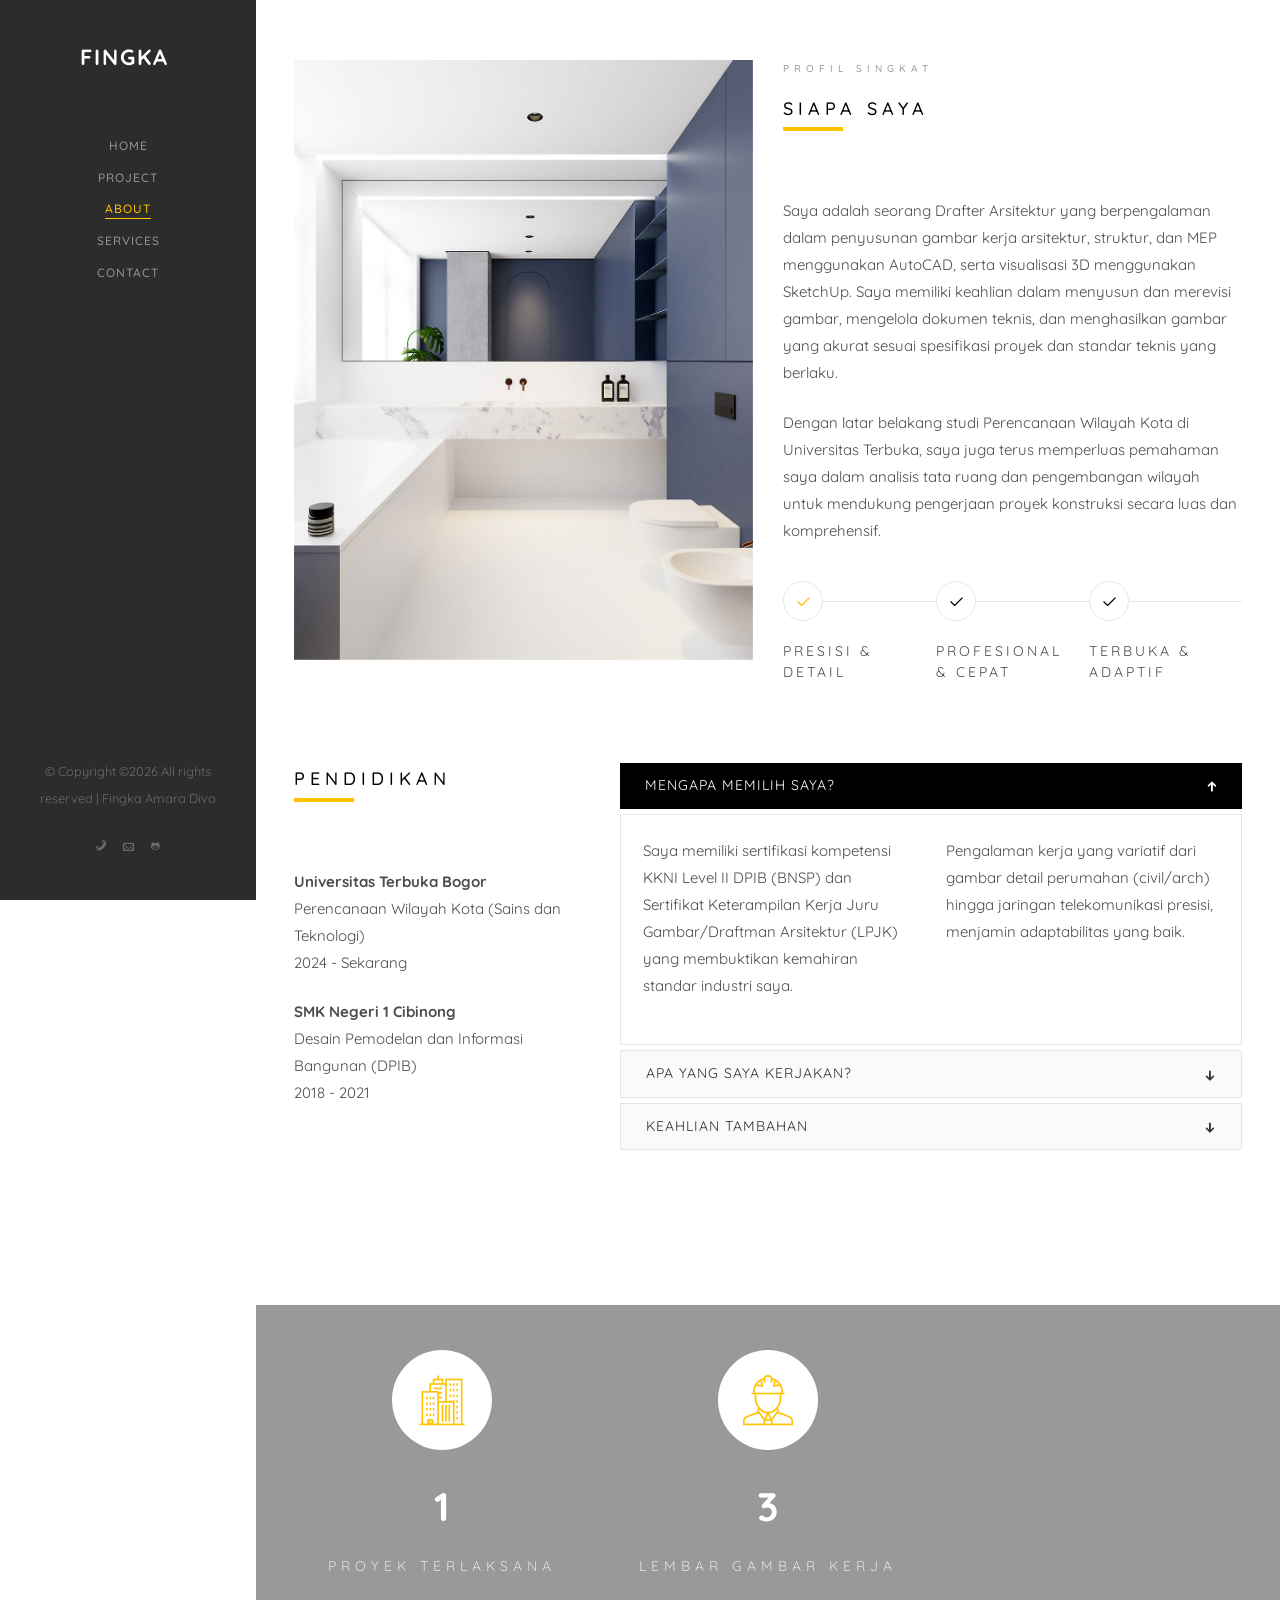
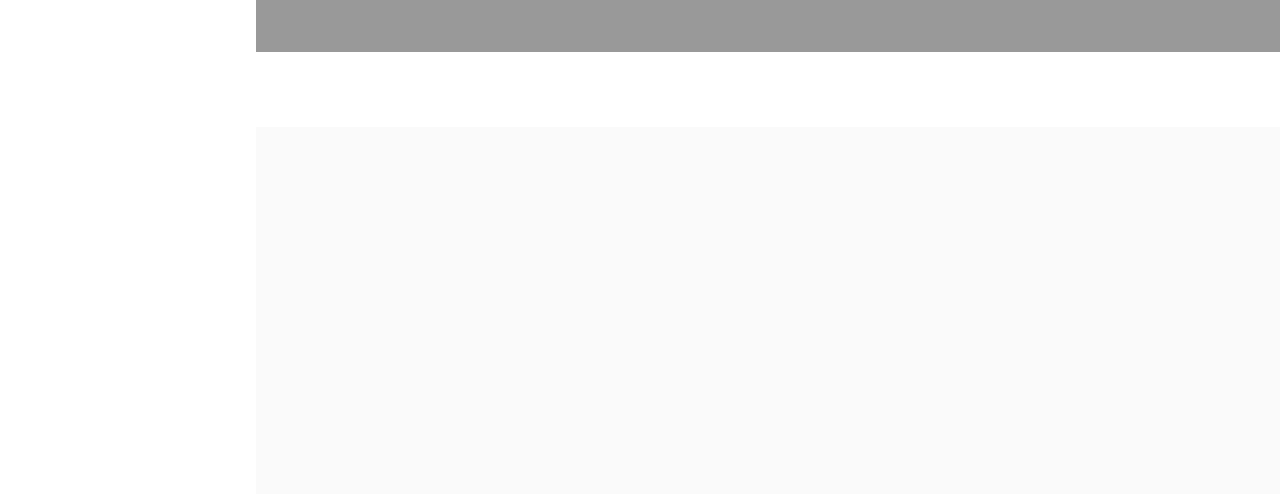
==== commit 7804d383: "update contak" ====
--- a/about.html
+++ b/about.html
@@ -187,25 +187,20 @@
 					<div class="row">
 					</div>
 					<div class="row">
-						<div class="col-md-3 text-center animate-box">
+						<div class="col-md-4 text-center animate-box">
 							<span class="icon"><i class="flaticon-skyline"></i></span>
 							<span class="colorlib-counter js-counter" data-from="0" data-to="25" data-speed="2500" data-refresh-interval="50"></span>
 							<span class="colorlib-counter-label">Proyek Terlaksana</span>
 						</div>
-						<div class="col-md-3 text-center animate-box">
+						<div class="col-md-4 text-center animate-box">
 							<span class="icon"><i class="flaticon-engineer"></i></span>
 							<span class="colorlib-counter js-counter" data-from="0" data-to="150" data-speed="2500" data-refresh-interval="50"></span>
 							<span class="colorlib-counter-label">Lembar Gambar Kerja</span>
 						</div>
-						<div class="col-md-3 text-center animate-box">
+						<div class="col-md-4 text-center animate-box">
 							<span class="icon"><i class="flaticon-architect-with-helmet"></i></span>
 							<span class="colorlib-counter js-counter" data-from="0" data-to="4" data-speed="2500" data-refresh-interval="50"></span>
 							<span class="colorlib-counter-label">Tahun Pengalaman</span>
-						</div>
-						<div class="col-md-3 text-center animate-box">
-							<span class="icon"><i class="flaticon-worker"></i></span>
-							<span class="colorlib-counter js-counter" data-from="0" data-to="10" data-speed="2500" data-refresh-interval="50"></span>
-							<span class="colorlib-counter-label">Mitra Kerja Terpercaya</span>
 						</div>
 					</div>
 				</div>
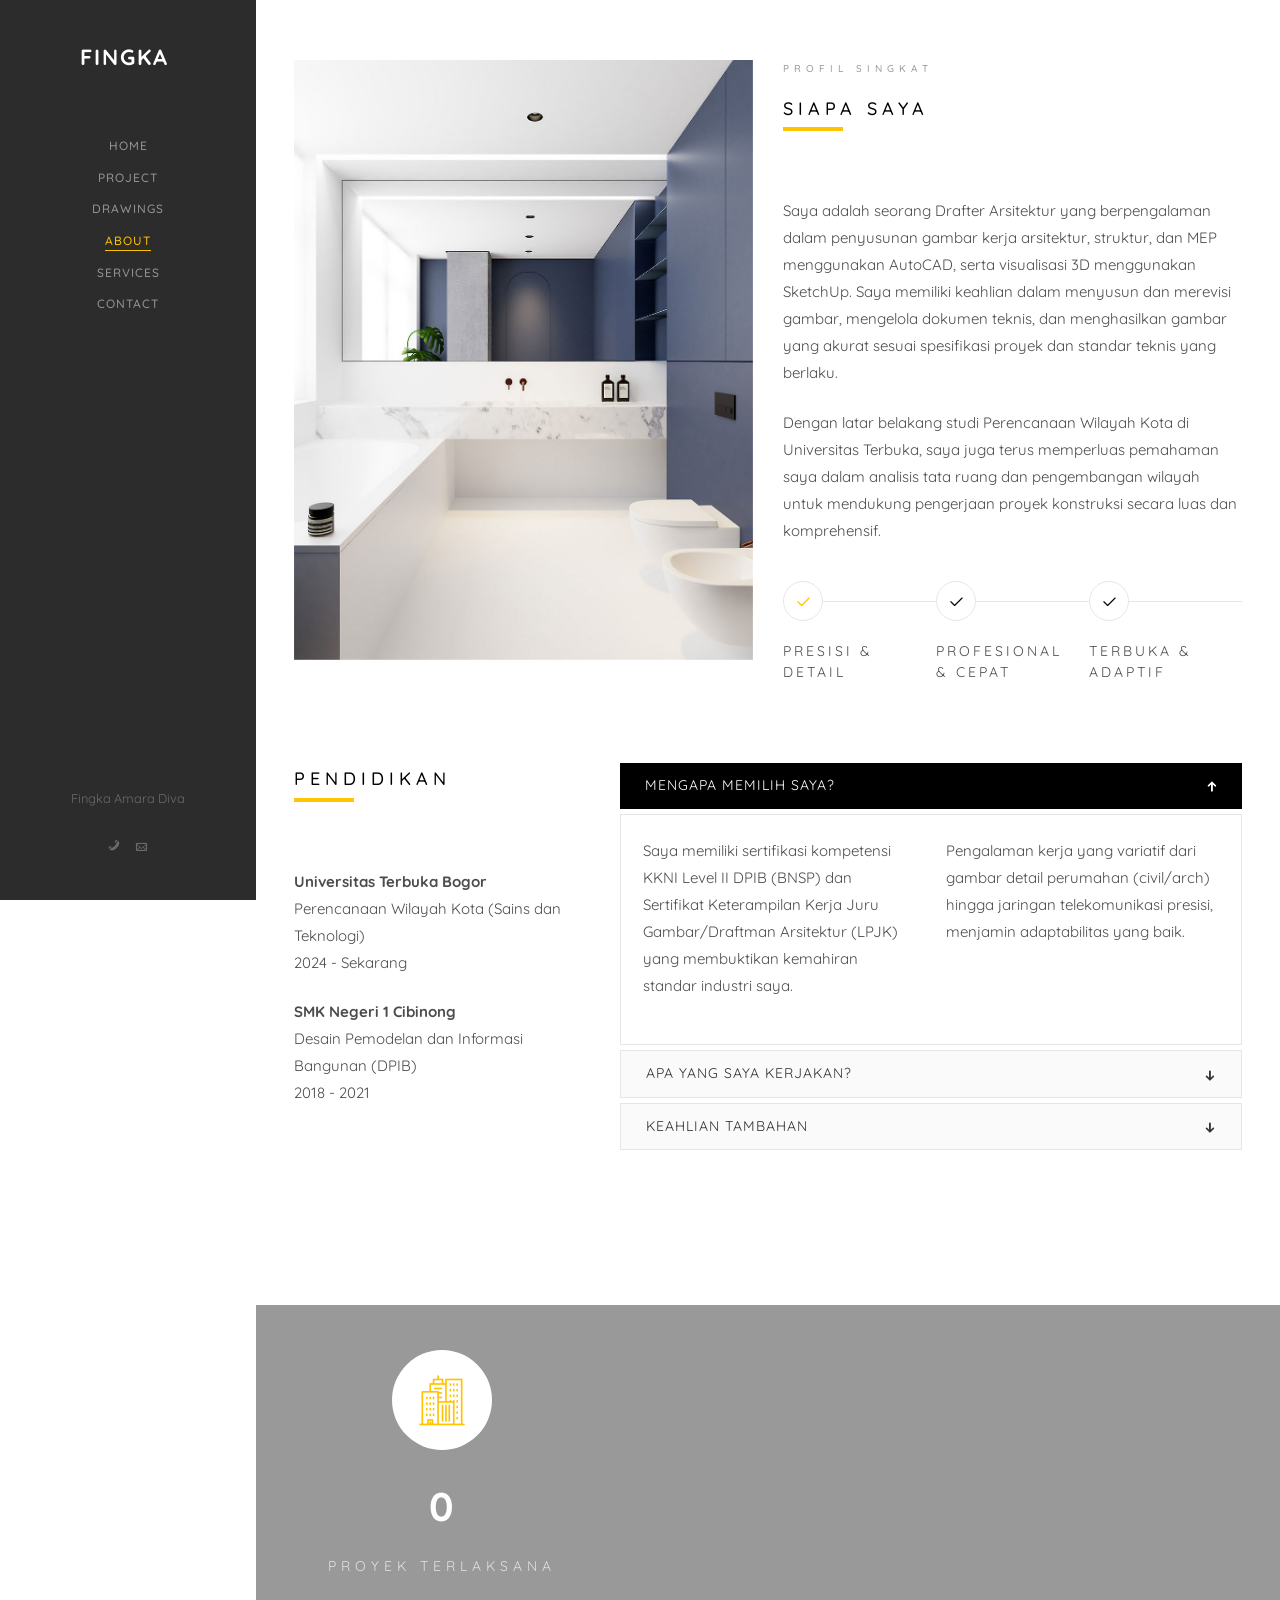
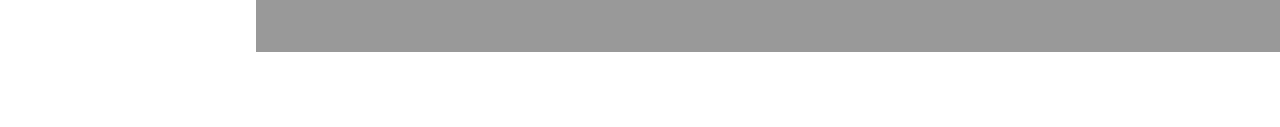
==== commit d2abbc34: "update again" ====
--- a/about.html
+++ b/about.html
@@ -58,6 +58,7 @@
 				<ul>
 					<li><a href="index.html">Home</a></li>
 					<li><a href="work.html">Project</a></li>
+					<li><a href="drawings.html">Drawings</a></li>
 					<li class="colorlib-active"><a href="about.html">About</a></li>
 					<li><a href="services.html">Services</a></li>
 					<li><a href="contact.html">Contact</a></li>
@@ -65,11 +66,10 @@
 			</nav>
 
 			<div class="colorlib-footer">
-				<p><small>&copy; Copyright &copy;<script>document.write(new Date().getFullYear());</script> All rights reserved | Fingka Amara Diva</small></p>
+				<p><small>Fingka Amara Diva</small></p>
 				<ul>
 					<li><a href="tel:089655011212" title="WhatsApp: 089655011212"><i class="icon-phone"></i></a></li>
 					<li><a href="mailto:fingka.diva@gmail.com" title="Email: fingka.diva@gmail.com"><i class="icon-mail"></i></a></li>
-					<li><a href="https://xsuryaax.github.io/Portfolio" target="_blank" title="GitHub Portfolio"><i class="icon-social-github"></i></a></li>
 				</ul>
 			</div>
 
@@ -155,7 +155,7 @@
 													<ul>
 														<li>Working drawings AutoCAD 2D (Arsitektur, MEP, Struktur)</li>
 														<li>As Plan Drawing &amp; As-Built Drawing aktual lapangan</li>
-														<li>Desain jalur kabel, ODC/ODP, database KMZ, &amp; Bill of Material (BOM)</li>
+														<li>Desain jalur kabel, ODC/ODP, serta database KMZ</li>
 													</ul>
 									        </div>
 									    </div>
@@ -202,23 +202,6 @@
 							<span class="colorlib-counter js-counter" data-from="0" data-to="4" data-speed="2500" data-refresh-interval="50"></span>
 							<span class="colorlib-counter-label">Tahun Pengalaman</span>
 						</div>
-					</div>
-				</div>
-			</div>
-
-			<div id="get-in-touch" class="colorlib-bg-color">
-				<div class="colorlib-narrow-content">
-					<div class="row">
-						<div class="col-md-6 animate-box" data-animate-effect="fadeInLeft">
-							<h2>Hubungi Saya!</h2>
-						</div>
-					</div>
-					<div class="row">
-						<div class="col-md-6 col-md-offset-3 col-md-pull-3 animate-box" data-animate-effect="fadeInLeft">
-							<p class="colorlib-lead">Apakah Anda membutuhkan jasa penyusunan gambar kerja AutoCAD 2D, pemodelan 3D SketchUp, as-built drawing, atau Bill of Material (BOM)? Hubungi saya untuk mendiskusikan kebutuhan proyek Anda.</p>
-							<p><a href="contact.html" class="btn btn-primary btn-learn">Kirim Pesan</a></p>
-						</div>
-						
 					</div>
 				</div>
 			</div>
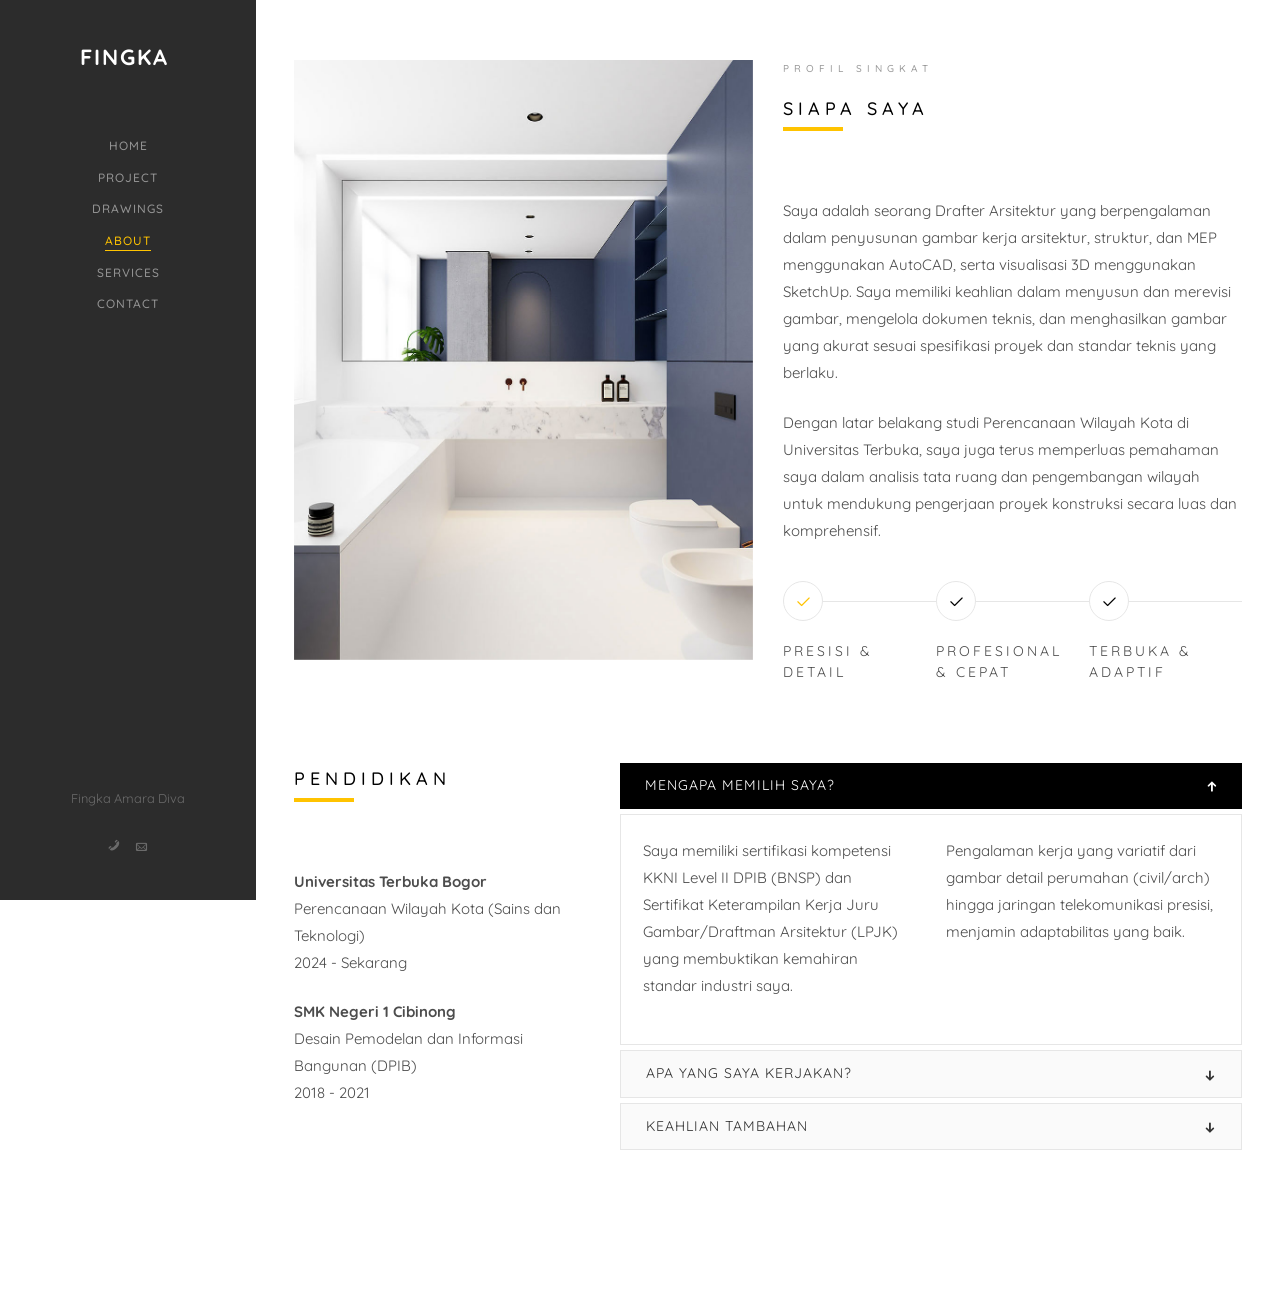
==== commit ac3af462: "update about" ====
--- a/about.html
+++ b/about.html
@@ -175,32 +175,6 @@
 									</div>
 								</div>
 							</div>
-						</div>
-					</div>
-				</div>
-			</div>
-			
-			
-			<div id="colorlib-counter" class="colorlib-counters" style="background-image: url(images/cover_bg_1.jpg);" data-stellar-background-ratio="0.5">
-				<div class="overlay"></div>
-				<div class="colorlib-narrow-content">
-					<div class="row">
-					</div>
-					<div class="row">
-						<div class="col-md-4 text-center animate-box">
-							<span class="icon"><i class="flaticon-skyline"></i></span>
-							<span class="colorlib-counter js-counter" data-from="0" data-to="25" data-speed="2500" data-refresh-interval="50"></span>
-							<span class="colorlib-counter-label">Proyek Terlaksana</span>
-						</div>
-						<div class="col-md-4 text-center animate-box">
-							<span class="icon"><i class="flaticon-engineer"></i></span>
-							<span class="colorlib-counter js-counter" data-from="0" data-to="150" data-speed="2500" data-refresh-interval="50"></span>
-							<span class="colorlib-counter-label">Lembar Gambar Kerja</span>
-						</div>
-						<div class="col-md-4 text-center animate-box">
-							<span class="icon"><i class="flaticon-architect-with-helmet"></i></span>
-							<span class="colorlib-counter js-counter" data-from="0" data-to="4" data-speed="2500" data-refresh-interval="50"></span>
-							<span class="colorlib-counter-label">Tahun Pengalaman</span>
 						</div>
 					</div>
 				</div>
